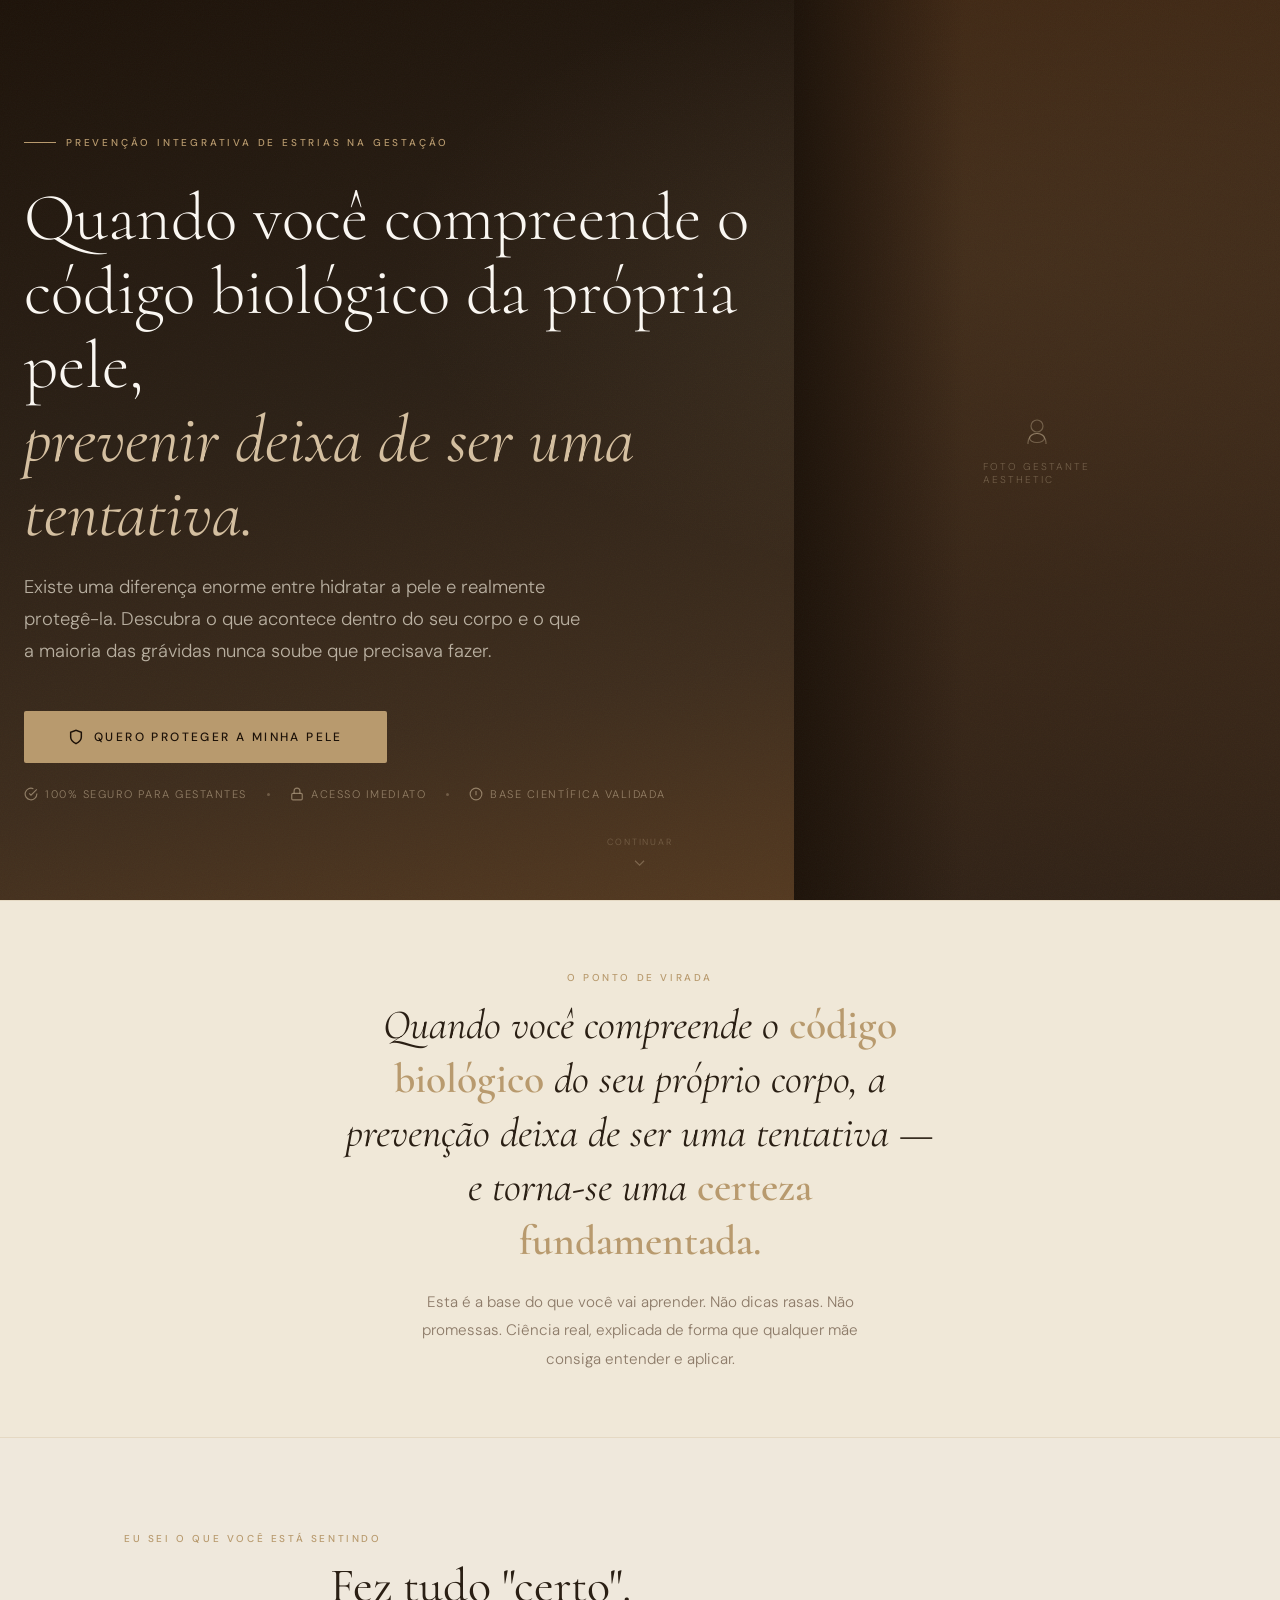
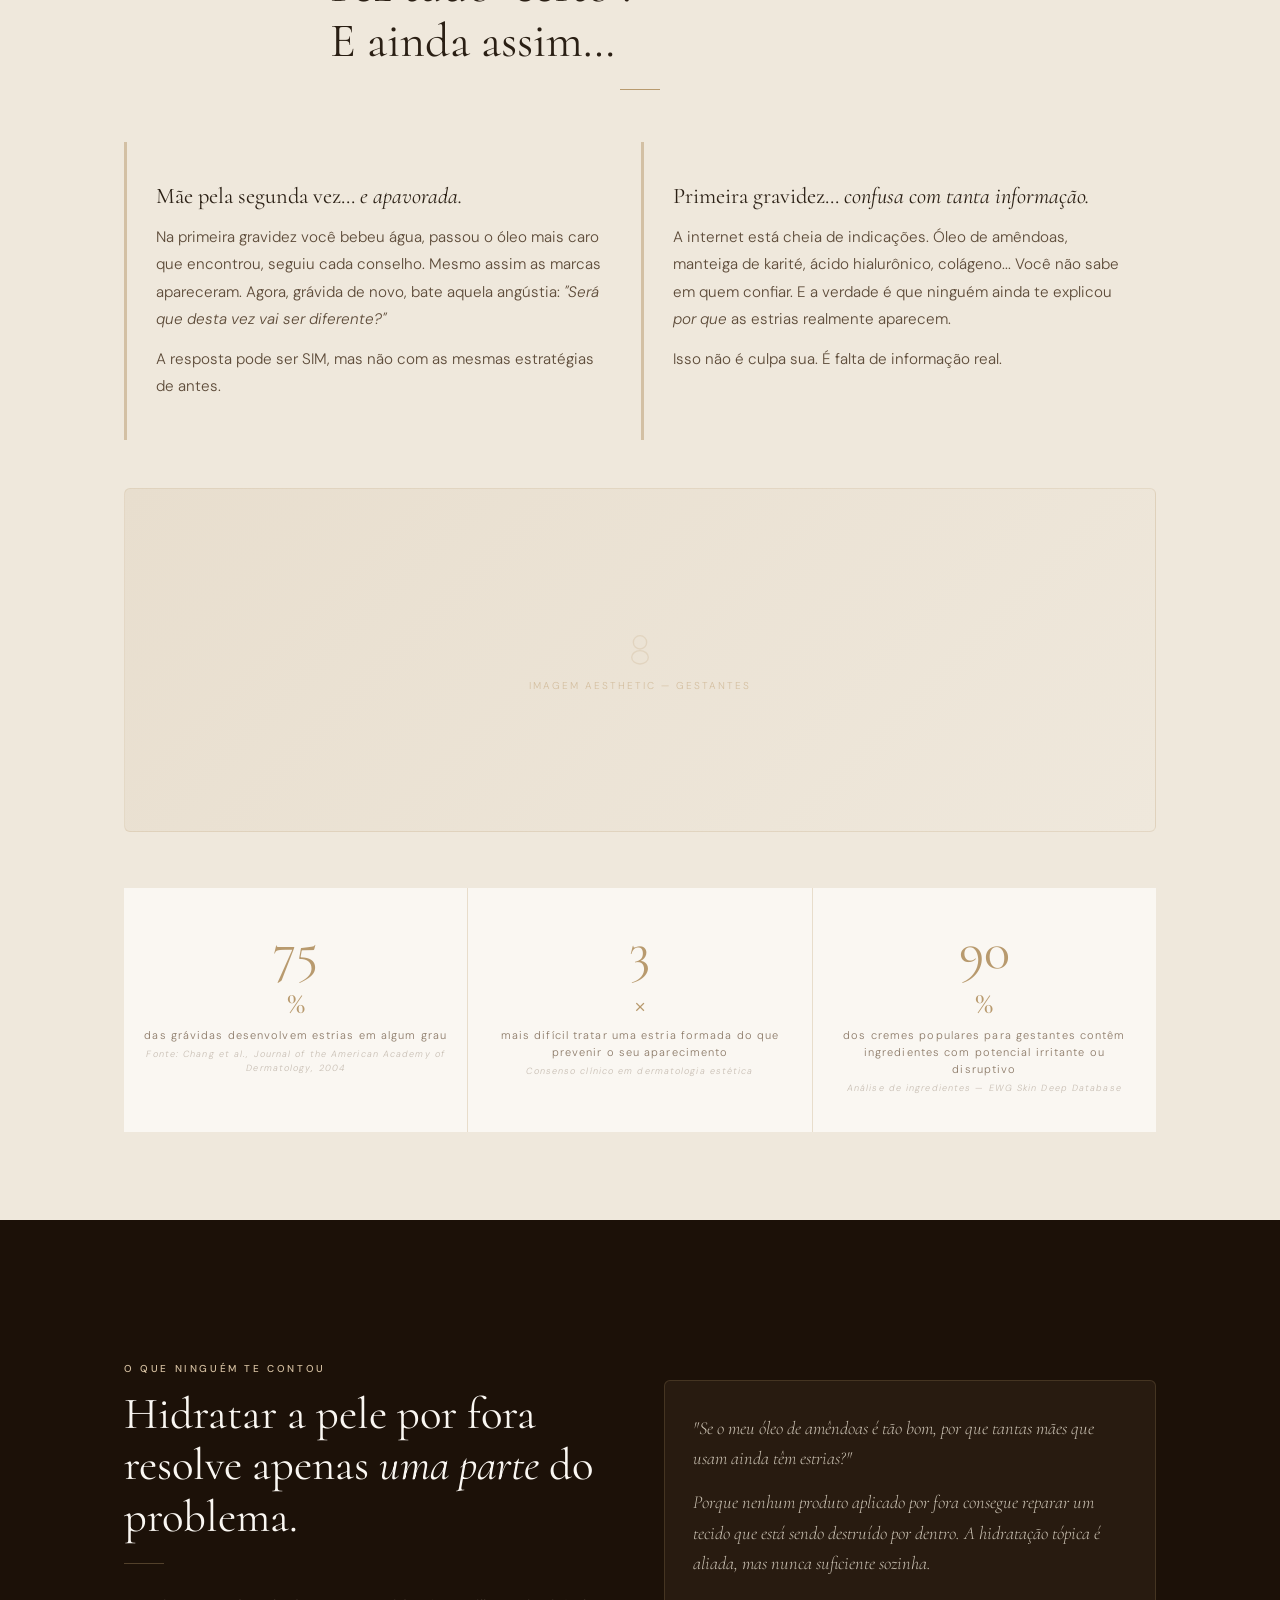
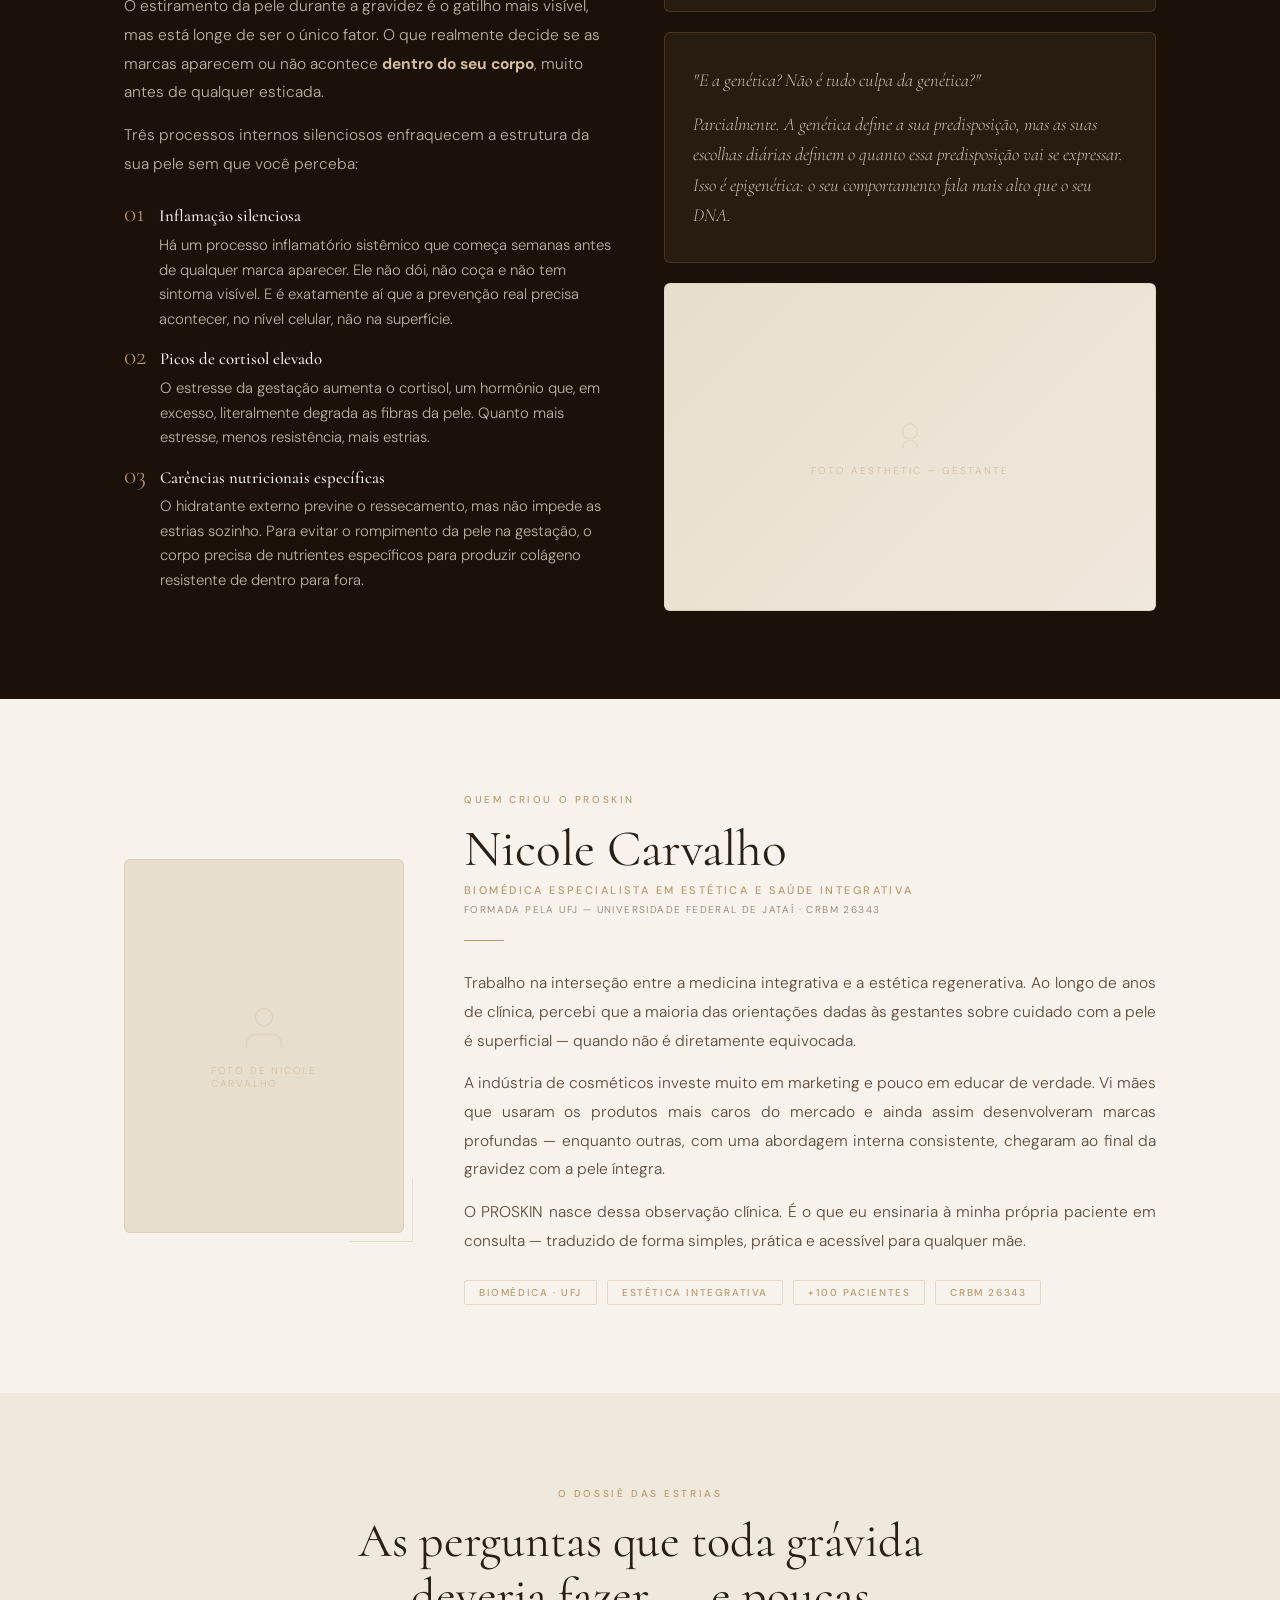
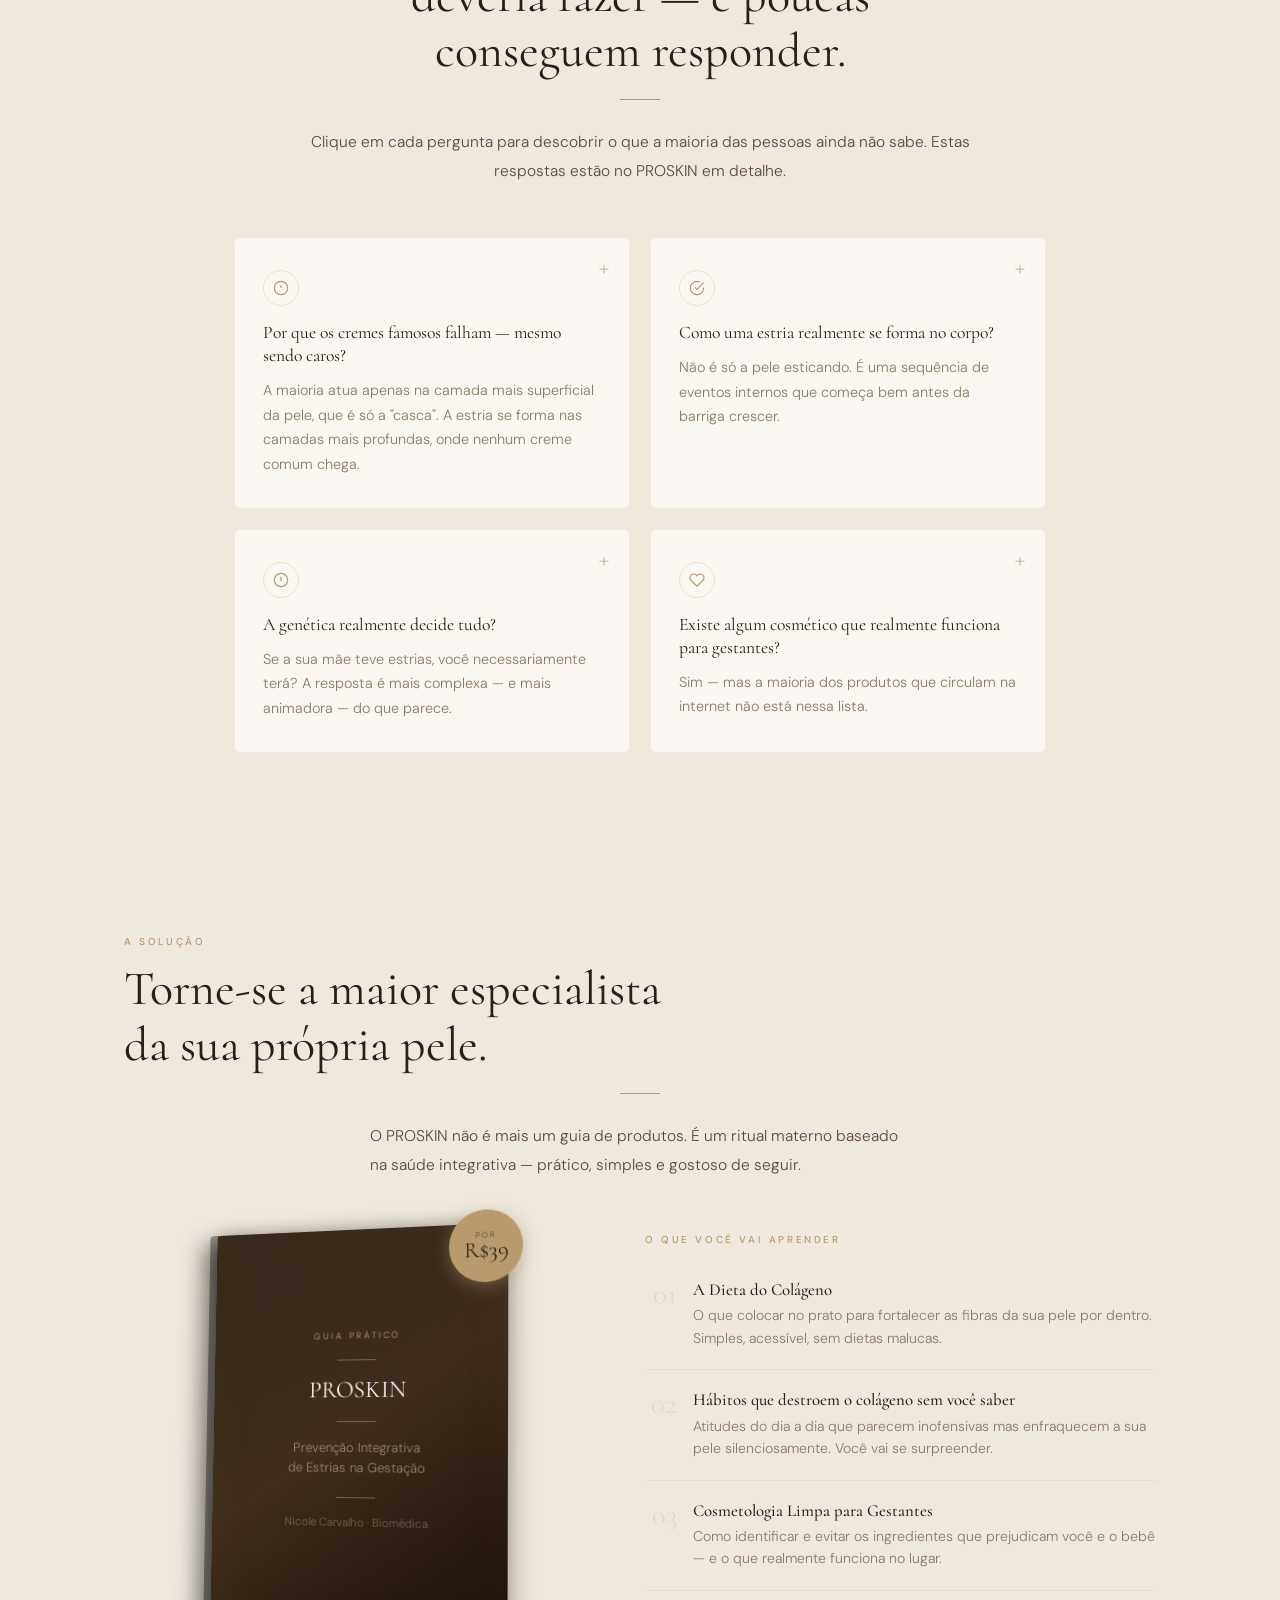
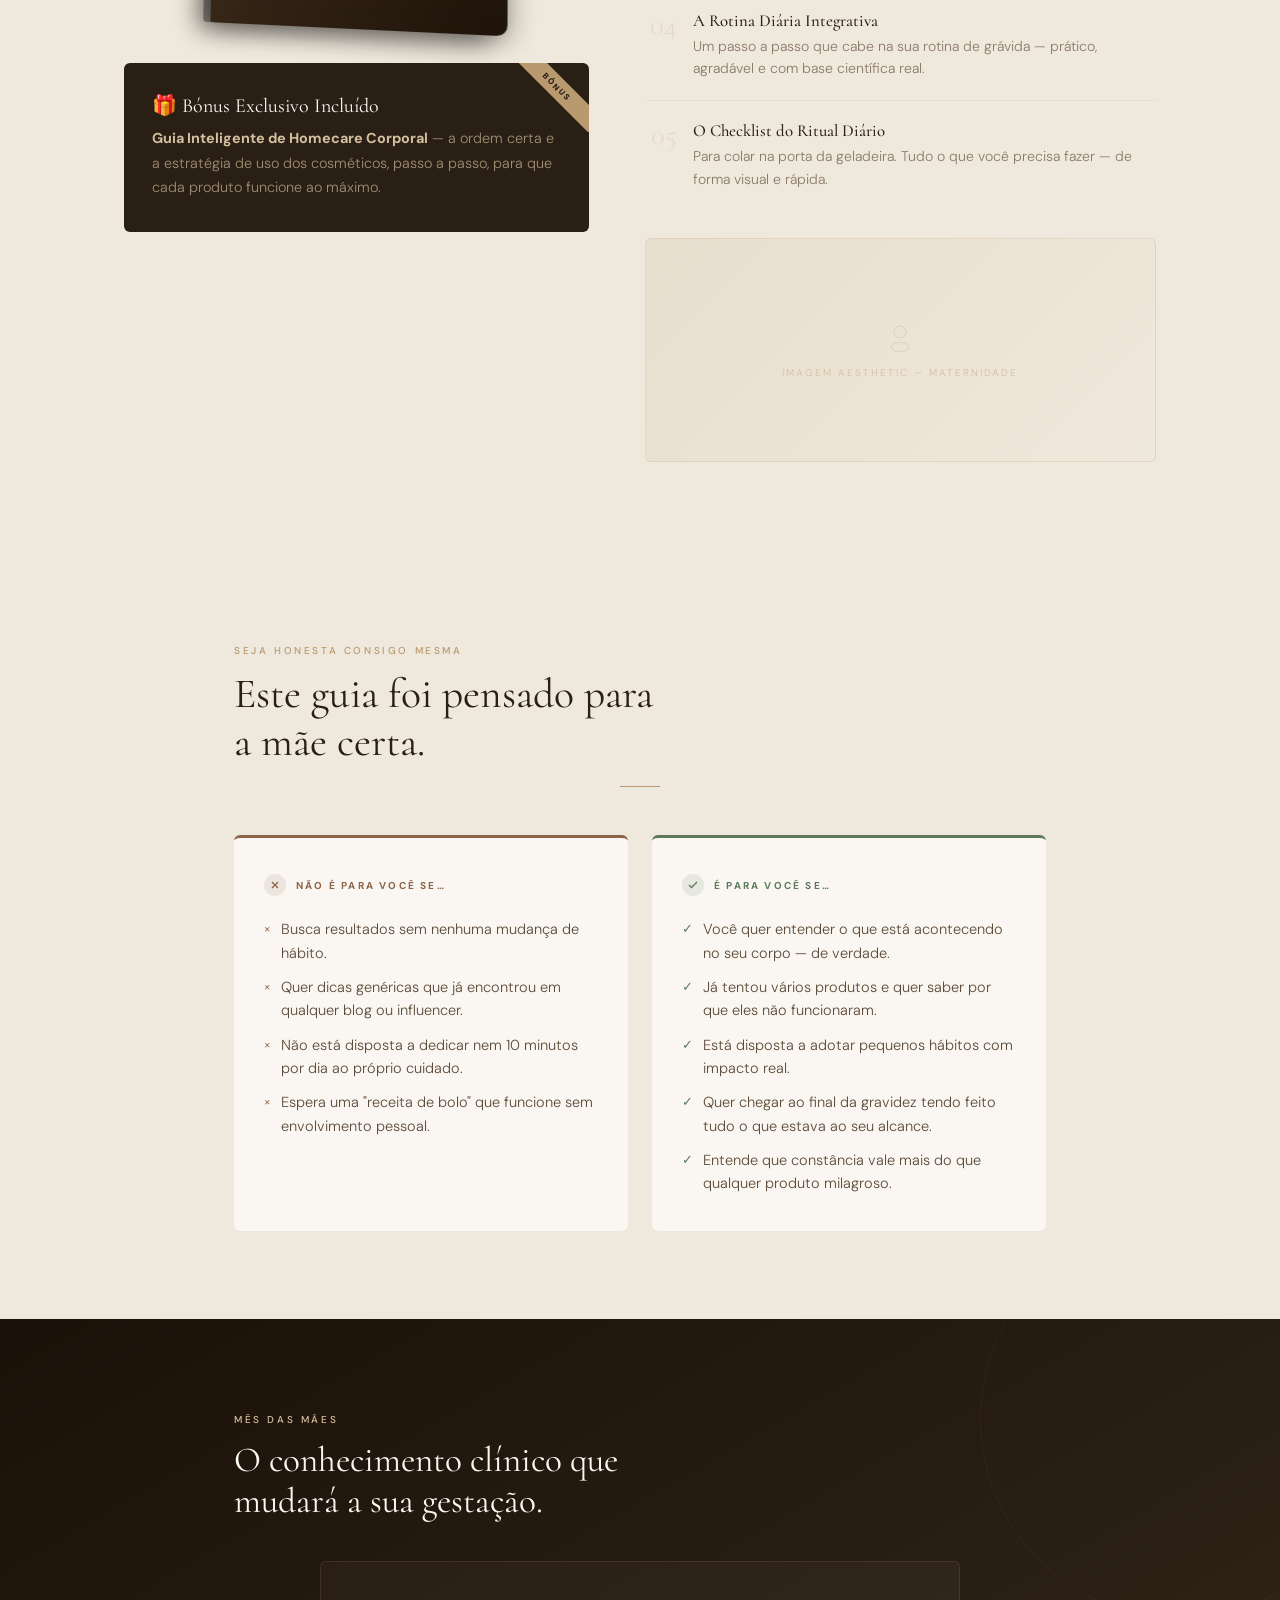
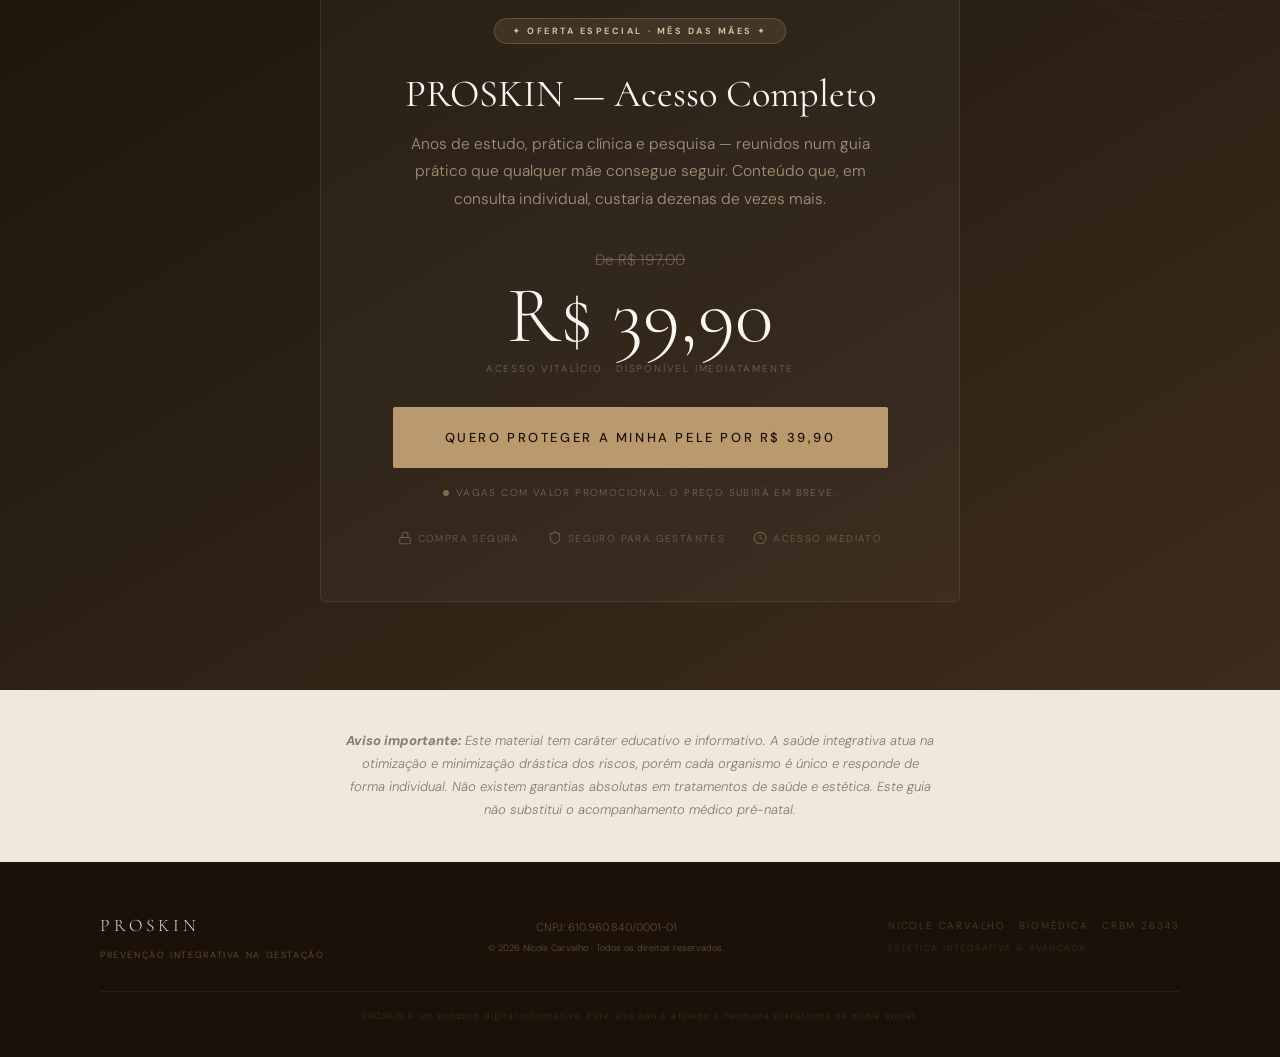
==== index2.html @ ec63f696 "Create index2.html" ====
<!DOCTYPE html>
<html lang="pt-BR" style="color-scheme: light only;">
<head>
<meta charset="UTF-8"/>
<meta name="viewport" content="width=device-width, initial-scale=1.0"/>
<meta name="color-scheme" content="light only"/>
<meta name="description" content="PROSKIN — Prevenção Integrativa de Estrias na Gestação. Método científico criado por Nicole Carvalho, Biomédica especialista em Estética Integrativa."/>
<meta name="theme-color" content="#F7F2EC"/>
<title>PROSKIN — Prevenção Integrativa de Estrias na Gestação</title>
<link rel="preconnect" href="https://fonts.googleapis.com"/>
<link rel="preconnect" href="https://fonts.gstatic.com" crossorigin/>
<link href="https://fonts.googleapis.com/css2?family=Cormorant:ital,wght@0,300;0,400;0,500;0,600;1,300;1,400;1,500&family=DM+Sans:ital,wght@0,300;0,400;0,500;1,300&display=swap" rel="stylesheet"/>

<style>
/* ============================================================
   TOKENS
============================================================ */
:root {
  color-scheme: light only;
  --c-bg:        #F7F2EC;
  --c-bg2:       #EFE8DC;
  --c-bg3:       #E8DECE;
  --c-dark:      #2A1F14;
  --c-mid:       #5C4A38;
  --c-muted:     #8C7A68;
  --c-gold:      #B89A6E;
  --c-gold-lt:   #D4BFA0;
  --c-gold-pale: #F0E8D8;
  --c-cream:     #FAF7F2;
  --c-white:     #FFFFFF;
  --c-dark-rich: #1C1108;
  --ff-head:     'Cormorant', Georgia, serif;
  --ff-body:     'DM Sans', system-ui, sans-serif;
  --ease:        cubic-bezier(.25,.46,.45,.94);
  --r:           6px;
}

/* ============================================================
   RESET & BASE
============================================================ */
*, *::before, *::after { box-sizing: border-box; margin: 0; padding: 0; }
html { scroll-behavior: smooth; font-size: 16px; }
body {
  background: var(--c-bg) !important;
  color: var(--c-dark) !important;
  font-family: var(--ff-body);
  font-weight: 300;
  -webkit-font-smoothing: antialiased;
  -webkit-text-size-adjust: 100%;
  overflow-x: hidden;
}
img { display: block; max-width: 100%; }
a  { color: inherit; text-decoration: none; }

/* ============================================================
   LAYOUT
============================================================ */
.wrap      { width: 100%; max-width: 860px; margin: 0 auto; padding: 0 24px; }
.wrap--lg  { max-width: 1080px; }
.wrap--sm  { max-width: 640px; }

/* ============================================================
   TYPOGRAPHY
============================================================ */
h1,h2,h3,h4 { font-family: var(--ff-head); font-weight: 400; line-height: 1.15; }
p { line-height: 1.85; color: var(--c-mid); }

.kicker {
  display: inline-block;
  font-family: var(--ff-body);
  font-size: 10px;
  font-weight: 500;
  letter-spacing: 0.26em;
  text-transform: uppercase;
  color: var(--c-gold);
  margin-bottom: 14px;
}
.rule {
  display: block;
  width: 40px; height: 1px;
  background: var(--c-gold);
  margin: 20px auto 28px;
}
.rule--left { margin-left: 0; }
.rule--white { background: rgba(255,255,255,0.3); }

/* ============================================================
   BUTTONS
============================================================ */
@keyframes btn-glow {
  0%,100% { box-shadow: 0 0 0 0 rgba(184,154,110,.38); }
  50%      { box-shadow: 0 0 0 18px rgba(184,154,110,0); }
}
.btn {
  display: inline-flex;
  align-items: center;
  gap: 10px;
  background: var(--c-gold);
  color: var(--c-dark-rich) !important;
  font-family: var(--ff-body);
  font-size: 12px;
  font-weight: 500;
  letter-spacing: 0.2em;
  text-transform: uppercase;
  padding: 18px 44px;
  border: none;
  cursor: pointer;
  border-radius: 2px;
  animation: btn-glow 2.8s ease-in-out infinite;
  transition: background .25s, transform .2s;
  text-decoration: none;
}
.btn:hover  { background: #9E845A; transform: translateY(-2px); }
.btn:active { transform: translateY(0); }
.btn--lg    { font-size: 13px; padding: 22px 52px; }
.btn svg    { flex-shrink: 0; }

/* ============================================================
   REVEAL ANIMATION
============================================================ */
.reveal {
  opacity: 0;
  transform: translateY(30px);
  transition: opacity .9s var(--ease), transform .9s var(--ease);
}
.reveal.on { opacity: 1; transform: translateY(0); }
.reveal-d1 { transition-delay: .1s; }
.reveal-d2 { transition-delay: .22s; }
.reveal-d3 { transition-delay: .34s; }

/* ============================================================
   COUNTER ANIMATION
============================================================ */
.count-val { font-family: var(--ff-head); }

/* ============================================================
   SECTION SPACING
============================================================ */
.sec  { padding: 88px 0; }
.sec--sm { padding: 56px 0; }
.sec--dark {
  background: var(--c-dark-rich);
  color: var(--c-cream);
}
.sec--dark h2,
.sec--dark h3,
.sec--dark h4 { color: var(--c-cream); }
.sec--dark p  { color: rgba(240,232,216,.75); }
.sec--dark .kicker { color: var(--c-gold-lt); }

.sec--warm { background: var(--c-bg2); }
.sec--pale { background: var(--c-gold-pale); }
.sec--rich { background: #2A1F14; }

/* ============================================================
   1. HERO
============================================================ */
.hero {
  position: relative;
  min-height: 100svh;
  display: flex;
  flex-direction: column;
  background: linear-gradient(168deg, #1C1108 0%, #2A1F14 40%, #3D2C1C 70%, #5C3D20 100%);
  overflow: hidden;
}
.hero::before {
  content:'';
  position: absolute; inset:0;
  background: radial-gradient(ellipse 70% 50% at 80% 30%, rgba(184,154,110,.12) 0%, transparent 70%);
  pointer-events: none;
}
/* grain */
.hero::after {
  content:'';
  position: absolute; inset:0;
  background-image: url("data:image/svg+xml,%3Csvg xmlns='http://www.w3.org/2000/svg' width='300' height='300'%3E%3Cfilter id='n'%3E%3CfeTurbulence type='fractalNoise' baseFrequency='.85' numOctaves='4' stitchTiles='stitch'/%3E%3C/filter%3E%3Crect width='300' height='300' filter='url(%23n)' opacity='.035'/%3E%3C/svg%3E");
  pointer-events: none; z-index:0;
}

.hero-body {
  position: relative; z-index:1;
  flex: 1;
  display: flex;
  align-items: center;
  padding: 100px 24px 72px;
}

.hero-content { max-width: 760px; }

.hero-eyebrow {
  display: inline-flex;
  align-items: center;
  gap: 10px;
  margin-bottom: 32px;
}
.hero-eyebrow-line {
  width: 32px; height: 1px;
  background: var(--c-gold);
}
.hero-eyebrow-text {
  font-family: var(--ff-body);
  font-size: 10px;
  font-weight: 500;
  letter-spacing: 0.28em;
  text-transform: uppercase;
  color: var(--c-gold);
}

.hero h1 {
  font-size: clamp(2.4rem, 6vw, 4.2rem);
  color: #FAF7F2;
  line-height: 1.1;
  font-weight: 300;
  margin-bottom: 20px;
}
.hero h1 em {
  font-style: italic;
  color: var(--c-gold-lt);
  font-weight: 400;
}

.hero-sub {
  font-size: clamp(1rem, 2vw, 1.15rem);
  color: rgba(240,232,216,.7);
  line-height: 1.75;
  max-width: 560px;
  margin-bottom: 44px;
}

.hero-trust {
  display: flex;
  align-items: center;
  gap: 20px;
  margin-top: 24px;
  flex-wrap: wrap;
}
.hero-trust-item {
  display: flex;
  align-items: center;
  gap: 7px;
  font-size: 11px;
  color: rgba(212,191,160,.55);
  letter-spacing: 0.14em;
  text-transform: uppercase;
  font-family: var(--ff-body);
}
.hero-trust-dot {
  width: 3px; height: 3px;
  border-radius: 50%;
  background: rgba(212,191,160,.3);
}

/* image panel */
.hero-img-panel {
  position: absolute;
  right: 0; top: 0; bottom: 0;
  width: 38%;
  overflow: hidden;
}
.hero-img-panel img,
.hero-img-panel .img-ph {
  width: 100%; height: 100%;
  object-fit: cover;
  object-position: center;
}
.hero-img-panel .img-ph {
  background: linear-gradient(180deg, rgba(90,55,25,.5) 0%, rgba(44,31,20,.9) 100%);
  display: flex; flex-direction: column;
  align-items: center; justify-content: center;
  gap: 10px;
  color: rgba(212,191,160,.35);
  font-size: 10px;
  letter-spacing: 0.2em;
  text-transform: uppercase;
  font-family: var(--ff-body);
}
.hero-img-panel::after {
  content: '';
  position: absolute;
  inset: 0;
  background: linear-gradient(90deg, rgba(28,17,8,1) 0%, rgba(28,17,8,0) 35%);
}

/* scroll arrow */
.hero-scroll {
  position: absolute;
  bottom: 28px; left: 50%;
  transform: translateX(-50%);
  z-index: 2;
  display: flex; flex-direction: column;
  align-items: center; gap: 6px;
}
.hero-scroll span {
  font-size: 9px;
  letter-spacing: 0.22em;
  text-transform: uppercase;
  color: rgba(212,191,160,.3);
  font-family: var(--ff-body);
}
@keyframes arr {
  0%,100% { transform: translateY(0); }
  55%     { transform: translateY(7px); }
}
.hero-scroll svg { animation: arr 1.7s ease-in-out infinite; }

/* ============================================================
   IMPACT STRIP (Container 1 — frase impactante)
============================================================ */
.impact-strip {
  background: var(--c-gold-pale);
  border-top: 1px solid rgba(184,154,110,.2);
  border-bottom: 1px solid rgba(184,154,110,.2);
  padding: 64px 24px;
  text-align: center;
}
.impact-strip blockquote {
  font-family: var(--ff-head);
  font-size: clamp(1.5rem, 3.5vw, 2.6rem);
  font-weight: 400;
  font-style: italic;
  color: var(--c-dark);
  line-height: 1.3;
  max-width: 720px;
  margin: 0 auto 20px;
}
.impact-strip blockquote strong {
  font-style: normal;
  font-weight: 600;
  color: var(--c-gold);
}
.impact-strip p {
  font-size: .95rem;
  color: var(--c-muted);
  max-width: 480px;
  margin: 0 auto;
}

/* ============================================================
   DOR (Container 2)
============================================================ */
.pain-grid {
  display: grid;
  grid-template-columns: 1fr 1fr;
  gap: 2px;
  margin-top: 52px;
}
.pain-card {
  background: var(--c-bg2);
  padding: 40px 32px;
  position: relative;
}
.pain-card::before {
  content: '';
  position: absolute;
  top: 0; left: 0;
  width: 3px; height: 100%;
  background: var(--c-gold);
  opacity: .5;
}
.pain-card h3 {
  font-size: 1.4rem;
  margin-bottom: 14px;
  line-height: 1.25;
}
.pain-card p {
  font-size: .95rem;
  line-height: 1.8;
}

/* Image placeholder — gestante aesthetic */
.img-ph-gestante {
  width: 100%;
  aspect-ratio: 4 / 3;
  background: linear-gradient(135deg, var(--c-bg3) 0%, var(--c-bg2) 100%);
  border: 1px solid rgba(184,154,110,.2);
  display: flex;
  flex-direction: column;
  align-items: center;
  justify-content: center;
  gap: 10px;
  color: var(--c-gold-lt);
  font-size: 10px;
  letter-spacing: 0.2em;
  text-transform: uppercase;
  font-family: var(--ff-body);
  border-radius: var(--r);
}
.img-ph-gestante svg { opacity: .4; }

/* ============================================================
   STATS ROW
============================================================ */
.stats-row {
  display: grid;
  grid-template-columns: repeat(3,1fr);
  gap: 1px;
  background: rgba(184,154,110,.15);
  margin: 56px 0 0;
}
.stat-cell {
  background: var(--c-cream);
  padding: 36px 20px;
  text-align: center;
}
.stat-num {
  font-family: var(--ff-head);
  font-size: clamp(2.2rem, 5vw, 3.4rem);
  font-weight: 400;
  color: var(--c-gold);
  display: block;
  line-height: 1;
  margin-bottom: 8px;
}
.stat-desc {
  font-size: 11px;
  color: var(--c-muted);
  letter-spacing: 0.1em;
  line-height: 1.55;
  font-family: var(--ff-body);
}
.stat-source {
  display: block;
  font-size: 9px;
  color: rgba(140,122,104,.45);
  margin-top: 4px;
  font-style: italic;
}

/* ============================================================
   PARADIGMA
============================================================ */
.paradigm-cols {
  display: grid;
  grid-template-columns: 1fr 1fr;
  gap: 48px;
  align-items: start;
  margin-top: 48px;
}
.paradigm-cols h2 {
  font-size: clamp(1.8rem, 4vw, 2.8rem);
  margin-bottom: 20px;
  color: var(--c-cream);
}
.paradigm-cols p { font-size: .97rem; }

.factor-list {
  list-style: none;
  display: flex;
  flex-direction: column;
  gap: 14px;
  margin-top: 24px;
}
.factor-list li {
  display: flex;
  align-items: flex-start;
  gap: 14px;
  font-size: .93rem;
  color: rgba(240,232,216,.75);
  line-height: 1.65;
}
.factor-num {
  font-family: var(--ff-head);
  font-size: 1.6rem;
  color: var(--c-gold);
  line-height: 1;
  flex-shrink: 0;
  margin-top: -2px;
}
.factor-text strong {
  display: block;
  font-family: var(--ff-head);
  font-size: 1.05rem;
  color: var(--c-cream);
  font-weight: 500;
  margin-bottom: 3px;
}

.curiosity-box {
  background: rgba(184,154,110,.08);
  border: 1px solid rgba(184,154,110,.2);
  border-radius: var(--r);
  padding: 32px 28px;
  margin-top: 24px;
}
.curiosity-box p {
  font-family: var(--ff-head);
  font-style: italic;
  font-size: 1.15rem;
  color: rgba(240,232,216,.8);
  line-height: 1.65;
  text-indent: 0;
}
.curiosity-box p + p { margin-top: 14px; }

/* ============================================================
   AUTORIDADE
============================================================ */
.authority-wrap {
  display: grid;
  grid-template-columns: 280px 1fr;
  gap: 60px;
  align-items: center;
}
.authority-photo-ph {
  width: 100%;
  aspect-ratio: 3/4;
  background: var(--c-bg3);
  border: 1px solid rgba(184,154,110,.2);
  border-radius: var(--r);
  display: flex;
  flex-direction: column;
  align-items: center;
  justify-content: center;
  gap: 10px;
  color: var(--c-gold-lt);
  font-size: 10px;
  letter-spacing: 0.18em;
  text-transform: uppercase;
  font-family: var(--ff-body);
  position: relative;
}
.authority-photo-ph::after {
  content: '';
  position: absolute;
  bottom: -10px; right: -10px;
  width: 64px; height: 64px;
  border-right: 1px solid rgba(184,154,110,.25);
  border-bottom: 1px solid rgba(184,154,110,.25);
}
.authority-photo-ph svg { opacity: .35; }

.authority-name {
  font-size: clamp(2rem,4.5vw,3.2rem);
  margin-bottom: 4px;
}
.authority-role {
  display: block;
  font-size: 11px;
  letter-spacing: 0.22em;
  text-transform: uppercase;
  color: var(--c-gold);
  font-family: var(--ff-body);
  font-weight: 500;
  margin-bottom: 6px;
}
.authority-cred {
  display: block;
  font-size: 10px;
  color: var(--c-muted);
  letter-spacing: 0.14em;
  text-transform: uppercase;
  font-family: var(--ff-body);
  margin-bottom: 24px;
}
.authority-text p {
  font-size: .97rem;
  line-height: 1.85;
  text-align: justify;
}
.authority-text p + p { margin-top: 14px; }

.badge-row {
  display: flex;
  gap: 10px;
  flex-wrap: wrap;
  margin-top: 24px;
}
.badge {
  border: 1px solid rgba(184,154,110,.3);
  padding: 5px 14px;
  border-radius: 2px;
  font-size: 10px;
  font-weight: 500;
  letter-spacing: 0.16em;
  text-transform: uppercase;
  color: var(--c-gold);
  font-family: var(--ff-body);
}

/* ============================================================
   DOSSIE — FAQ curiosidade
============================================================ */
.dossie-intro {
  max-width: 660px;
  margin: 0 auto;
  text-align: center;
}
.dossie-intro h2 {
  font-size: clamp(1.8rem, 4vw, 3rem);
  margin-bottom: 16px;
}

.questions-grid {
  display: grid;
  grid-template-columns: 1fr 1fr;
  gap: 20px;
  margin-top: 52px;
}
.q-card {
  background: var(--c-cream);
  border: 1px solid rgba(184,154,110,.15);
  border-radius: var(--r);
  padding: 32px 28px;
  cursor: pointer;
  transition: border-color .3s, transform .3s;
  position: relative;
  overflow: hidden;
}
.q-card::before {
  content: '';
  position: absolute;
  top: 0; left: 0;
  width: 100%; height: 2px;
  background: linear-gradient(90deg, var(--c-gold), transparent);
  transform: translateX(-100%);
  transition: transform .4s;
}
.q-card:hover { border-color: rgba(184,154,110,.4); transform: translateY(-3px); }
.q-card:hover::before { transform: translateX(0); }
.q-card-icon {
  width: 36px; height: 36px;
  border: 1px solid rgba(184,154,110,.25);
  border-radius: 50%;
  display: flex;
  align-items: center;
  justify-content: center;
  margin-bottom: 16px;
  color: var(--c-gold);
}
.q-card h3 {
  font-size: 1.1rem;
  margin-bottom: 10px;
  line-height: 1.3;
}
.q-card p {
  font-size: .9rem;
  line-height: 1.7;
  color: var(--c-muted);
}
.q-card .reveal-answer {
  display: none;
  margin-top: 14px;
  padding-top: 14px;
  border-top: 1px solid rgba(184,154,110,.15);
  font-size: .88rem;
  color: var(--c-mid);
  line-height: 1.75;
}
.q-card.open .reveal-answer { display: block; }
.q-card-toggle {
  position: absolute;
  top: 20px; right: 20px;
  font-size: 20px;
  color: var(--c-gold-lt);
  line-height: 1;
  transition: transform .3s;
  font-family: var(--ff-body);
  font-weight: 300;
}
.q-card.open .q-card-toggle { transform: rotate(45deg); }

/* ============================================================
   SOLUÇÃO / EBOOK
============================================================ */
.ebook-section { background: var(--c-bg2); }

.ebook-grid {
  display: grid;
  grid-template-columns: 1fr 1.1fr;
  gap: 56px;
  align-items: start;
  margin-top: 48px;
}

/* CAPA EBOOK 3D */
.ebook-cover {
  position: relative;
}
.ebook-3d-wrap {
  position: relative;
  transform: perspective(900px) rotateY(-12deg) rotateX(3deg);
  transform-style: preserve-3d;
  transition: transform .5s var(--ease);
  max-width: 300px;
  margin: 0 auto;
}
.ebook-3d-wrap:hover {
  transform: perspective(900px) rotateY(-6deg) rotateX(1deg);
}
.ebook-face {
  background: linear-gradient(145deg, #2A1F14 0%, #3D2C1C 50%, #1C1108 100%);
  border-radius: 4px 10px 10px 4px;
  padding: 0;
  aspect-ratio: 3/4;
  width: 100%;
  display: flex;
  flex-direction: column;
  align-items: center;
  justify-content: center;
  position: relative;
  box-shadow:
    -8px 0 0 rgba(0,0,0,.35),
    -16px 8px 24px rgba(0,0,0,.45),
    4px 4px 24px rgba(0,0,0,.3),
    inset 0 0 60px rgba(184,154,110,.04);
  overflow: hidden;
}
.ebook-face::before {
  content: '';
  position: absolute;
  top: 0; left: 0; right: 0; bottom: 0;
  background: linear-gradient(135deg, rgba(184,154,110,.08) 0%, transparent 60%);
}
.ebook-face-inner {
  position: relative; z-index: 1;
  text-align: center;
  padding: 32px 24px;
}
.ebook-face-inner .ebook-tag {
  font-size: 9px;
  letter-spacing: 0.28em;
  text-transform: uppercase;
  color: var(--c-gold);
  margin-bottom: 18px;
  font-family: var(--ff-body);
}
.ebook-face-inner h3 {
  font-size: 1.5rem;
  color: #FAF7F2;
  line-height: 1.2;
  margin-bottom: 10px;
}
.ebook-face-inner p {
  font-size: .82rem;
  color: rgba(212,191,160,.6);
  line-height: 1.5;
  text-align: center;
}
.ebook-face-deco {
  width: 40px; height: 1px;
  background: var(--c-gold);
  margin: 16px auto;
  opacity: .5;
}

/* spine */
.ebook-spine {
  position: absolute;
  left: -8px; top: 0; bottom: 0;
  width: 8px;
  background: linear-gradient(180deg, #3D2C1C, #1C1108);
  border-radius: 4px 0 0 4px;
  transform: rotateY(-90deg);
  transform-origin: right;
}

.ebook-badge {
  position: absolute;
  top: -14px; right: -14px;
  width: 72px; height: 72px;
  background: var(--c-gold);
  border-radius: 50%;
  display: flex;
  flex-direction: column;
  align-items: center;
  justify-content: center;
  text-align: center;
  font-family: var(--ff-body);
  box-shadow: 0 4px 16px rgba(184,154,110,.4);
}
.ebook-badge span:first-child {
  font-size: 8px;
  letter-spacing: 0.14em;
  text-transform: uppercase;
  color: rgba(42,31,20,.7);
  line-height: 1;
}
.ebook-badge span:last-child {
  font-family: var(--ff-head);
  font-size: 1.4rem;
  color: var(--c-dark-rich);
  line-height: 1;
}

/* contents list */
.content-list {
  list-style: none;
  display: flex;
  flex-direction: column;
  gap: 0;
}
.content-item {
  display: flex;
  align-items: flex-start;
  gap: 16px;
  padding: 20px 0;
  border-bottom: 1px solid rgba(184,154,110,.12);
}
.content-item:last-child { border-bottom: none; }
.content-num {
  font-family: var(--ff-head);
  font-size: 1.8rem;
  color: rgba(184,154,110,.2);
  line-height: 1;
  flex-shrink: 0;
  width: 32px;
  text-align: right;
}
.content-body strong {
  display: block;
  font-family: var(--ff-head);
  font-size: 1.05rem;
  color: var(--c-dark);
  font-weight: 500;
  margin-bottom: 4px;
  line-height: 1.2;
}
.content-body span {
  font-size: .88rem;
  color: var(--c-muted);
  line-height: 1.6;
}

/* bonus box */
.bonus-box {
  background: var(--c-dark);
  border-radius: var(--r);
  padding: 32px 28px;
  margin-top: 28px;
  position: relative;
  overflow: hidden;
}
.bonus-box::before {
  content: 'BÓNUS';
  position: absolute;
  top: 14px; right: -22px;
  background: var(--c-gold);
  color: var(--c-dark-rich);
  font-size: 8px;
  font-weight: 700;
  letter-spacing: 0.22em;
  padding: 5px 36px;
  transform: rotate(45deg);
  font-family: var(--ff-body);
}
.bonus-box h4 {
  font-size: 1.25rem;
  color: var(--c-cream);
  margin-bottom: 8px;
}
.bonus-box p {
  font-size: .9rem;
  color: rgba(212,191,160,.7);
  line-height: 1.7;
}

/* ============================================================
   QUEM É / NÃO É
============================================================ */
.who-grid {
  display: grid;
  grid-template-columns: 1fr 1fr;
  gap: 24px;
  margin-top: 48px;
}
.who-card {
  border-radius: var(--r);
  padding: 36px 30px;
  background: var(--c-cream);
}
.who-card--no  { border-top: 3px solid #8B6347; }
.who-card--yes { border-top: 3px solid #5C7A5A; }
.who-card-head {
  display: flex;
  align-items: center;
  gap: 10px;
  font-size: 10px;
  font-weight: 700;
  letter-spacing: 0.22em;
  text-transform: uppercase;
  font-family: var(--ff-body);
  margin-bottom: 22px;
}
.who-card--no  .who-card-head { color: #8B6347; }
.who-card--yes .who-card-head { color: #5C7A5A; }
.who-card-ico {
  width: 22px; height: 22px;
  border-radius: 50%;
  display: flex; align-items: center; justify-content: center;
  flex-shrink: 0;
}
.who-card--no  .who-card-ico { background: rgba(139,99,71,.12); }
.who-card--yes .who-card-ico { background: rgba(92,122,90,.12); }
.who-list { list-style: none; display: flex; flex-direction: column; gap: 11px; }
.who-list li {
  display: flex; align-items: flex-start; gap: 10px;
  font-size: .91rem; line-height: 1.6; color: var(--c-mid);
}
.who-list .mk { flex-shrink: 0; margin-top: 1px; font-size: 13px; }
.who-card--no  .mk { color: #8B6347; }
.who-card--yes .mk { color: #5C7A5A; }

/* ============================================================
   OFERTA
============================================================ */
.offer-sec {
  background: linear-gradient(150deg, #1C1108 0%, #2A1F14 50%, #3D2C1C 100%);
  position: relative;
  overflow: hidden;
}
.offer-sec::before {
  content: '';
  position: absolute;
  top: -100px; right: -100px;
  width: 400px; height: 400px;
  border-radius: 50%;
  border: 1px solid rgba(184,154,110,.06);
  pointer-events: none;
}
.offer-card {
  background: rgba(255,255,255,.03);
  border: 1px solid rgba(184,154,110,.15);
  border-radius: var(--r);
  padding: 56px 48px;
  text-align: center;
  max-width: 640px;
  margin: 0 auto;
  position: relative;
}
.offer-pill {
  display: inline-block;
  background: rgba(184,154,110,.15);
  border: 1px solid rgba(184,154,110,.3);
  color: var(--c-gold-lt);
  font-size: 9px;
  font-weight: 700;
  letter-spacing: 0.28em;
  text-transform: uppercase;
  padding: 6px 18px;
  border-radius: 20px;
  margin-bottom: 28px;
  font-family: var(--ff-body);
}
.offer-card h2 {
  font-size: clamp(1.5rem, 3.5vw, 2.4rem);
  color: var(--c-cream);
  margin-bottom: 14px;
}
.offer-card > p {
  color: rgba(212,191,160,.7);
  font-size: .97rem;
  max-width: 480px;
  margin: 0 auto 36px;
  line-height: 1.8;
}
.price-from {
  font-size: .95rem;
  color: rgba(212,191,160,.35);
  text-decoration: line-through;
  display: block;
  margin-bottom: 6px;
  font-family: var(--ff-body);
}
.price-main {
  font-family: var(--ff-head);
  font-size: clamp(3rem, 8vw, 5rem);
  color: var(--c-cream);
  display: block;
  line-height: 1;
  margin-bottom: 6px;
}
.price-note {
  font-size: 10px;
  letter-spacing: 0.18em;
  text-transform: uppercase;
  color: rgba(212,191,160,.4);
  display: block;
  margin-bottom: 32px;
  font-family: var(--ff-body);
}
.scarcity {
  display: flex;
  align-items: center;
  justify-content: center;
  gap: 7px;
  margin-top: 18px;
  font-size: 10px;
  color: rgba(212,191,160,.4);
  letter-spacing: 0.14em;
  text-transform: uppercase;
  font-family: var(--ff-body);
}
.scarcity-dot {
  width: 6px; height: 6px;
  border-radius: 50%;
  background: var(--c-gold);
  opacity: .6;
  animation: pulse-dot 1.5s ease-in-out infinite;
}
@keyframes pulse-dot {
  0%,100% { opacity: .6; }
  50%      { opacity: .15; }
}

.trust-row {
  display: flex;
  justify-content: center;
  gap: 28px;
  margin-top: 32px;
  flex-wrap: wrap;
}
.trust-item {
  display: flex;
  align-items: center;
  gap: 6px;
  font-size: 10px;
  letter-spacing: 0.14em;
  text-transform: uppercase;
  color: rgba(212,191,160,.35);
  font-family: var(--ff-body);
}

/* ============================================================
   DISCLAIMER
============================================================ */
.disclaimer {
  background: var(--c-bg2);
  padding: 40px 24px;
  text-align: center;
}
.disclaimer p {
  font-size: .82rem;
  color: var(--c-muted);
  max-width: 680px;
  margin: 0 auto;
  line-height: 1.75;
  font-style: italic;
}

/* ============================================================
   FOOTER
============================================================ */
footer {
  background: #1C1108;
  padding: 48px 24px 32px;
}
.footer-in {
  max-width: 1080px;
  margin: 0 auto;
  display: flex;
  flex-wrap: wrap;
  align-items: center;
  justify-content: space-between;
  gap: 24px;
}
.footer-brand p:first-child {
  font-family: var(--ff-head);
  font-size: 1.1rem;
  letter-spacing: 0.22em;
  color: rgba(250,247,242,.88);
}
.footer-brand p:last-child {
  font-size: 9px;
  letter-spacing: 0.18em;
  text-transform: uppercase;
  color: rgba(212,191,160,.38);
  margin-top: 4px;
  font-family: var(--ff-body);
}
.footer-legal {
  text-align: center;
  font-size: 11px;
  color: rgba(212,191,160,.35);
  line-height: 1.7;
  font-family: var(--ff-body);
  font-style: normal;
}
.footer-right p:first-child {
  font-size: 10px;
  letter-spacing: 0.18em;
  text-transform: uppercase;
  color: rgba(212,191,160,.25);
  font-family: var(--ff-body);
}
.footer-right p:last-child {
  font-size: 9px;
  letter-spacing: 0.16em;
  text-transform: uppercase;
  color: rgba(212,191,160,.16);
  margin-top: 4px;
  font-family: var(--ff-body);
}
.footer-rule {
  max-width: 1080px;
  margin: 28px auto 16px;
  height: 1px;
  background: rgba(212,191,160,.07);
}
.footer-bottom {
  text-align: center;
  font-size: 9px;
  letter-spacing: 0.12em;
  color: rgba(212,191,160,.16);
  font-family: var(--ff-body);
}

/* ============================================================
   RESPONSIVE
============================================================ */
@media (max-width: 768px) {
  .sec { padding: 64px 0; }
  .hero-img-panel { display: none; }
  .hero h1 { font-size: 2.2rem; }
  .hero-body { padding-top: 80px; padding-bottom: 56px; }
  .hero-content { max-width: 100%; }
  .pain-grid { grid-template-columns: 1fr; }
  .stats-row { grid-template-columns: 1fr; gap: 1px; }
  .paradigm-cols { grid-template-columns: 1fr; gap: 36px; }
  .authority-wrap { grid-template-columns: 1fr; gap: 36px; }
  .authority-photo-ph { max-width: 260px; margin: 0 auto; }
  .authority-photo-ph::after { display: none; }
  .questions-grid { grid-template-columns: 1fr; }
  .ebook-grid { grid-template-columns: 1fr; gap: 40px; }
  .ebook-3d-wrap { max-width: 220px; }
  .who-grid { grid-template-columns: 1fr; }
  .offer-card { padding: 36px 20px; }
  .footer-in { flex-direction: column; text-align: center; }
  .footer-right { text-align: center; }
}
</style>
</head>
<body>

<!-- ════════════════════════════════════════
  1. HERO
════════════════════════════════════════ -->
<header class="hero" role="banner">

  <!-- imagem lateral desktop -->
  <div class="hero-img-panel" aria-hidden="true">
    <div class="img-ph">
      <svg width="36" height="36" viewBox="0 0 24 24" fill="none" stroke="currentColor" stroke-width="0.8"><circle cx="12" cy="8" r="4"/><path d="M6 20v-1a6 6 0 0112 0v1"/><ellipse cx="12" cy="16" rx="5" ry="3"/></svg>
      <span>Foto Gestante<br/>Aesthetic</span>
    </div>
  </div>

  <div class="hero-body">
    <div class="hero-content">

      <div class="hero-eyebrow reveal">
        <span class="hero-eyebrow-line"></span>
        <span class="hero-eyebrow-text">Prevenção Integrativa de Estrias na Gestação</span>
      </div>

      <h1 class="reveal reveal-d1">
       Quando você compreende o código biológico da própria pele,<br/> 
        <em>prevenir deixa de ser uma tentativa.</em>
      </h1>

      <p class="hero-sub reveal reveal-d2">
        Existe uma diferença enorme entre hidratar a pele e realmente protegê-la. 
        Descubra o que acontece dentro do seu corpo e o que a maioria das grávidas 
        nunca soube que precisava fazer.
      </p>

      <a href="[INSERIR_LINK_AQUI]" class="btn reveal reveal-d3" aria-label="Adquirir o PROSKIN">
        <svg width="16" height="16" viewBox="0 0 24 24" fill="none" stroke="currentColor" stroke-width="2.2" aria-hidden="true"><path d="M12 22s8-4 8-10V5l-8-3-8 3v7c0 6 8 10 8 10z"/></svg>
        QUERO PROTEGER A MINHA PELE
      </a>

      <div class="hero-trust reveal">
        <span class="hero-trust-item">
          <svg width="14" height="14" viewBox="0 0 24 24" fill="none" stroke="currentColor" stroke-width="2" aria-hidden="true"><path d="M22 11.08V12a10 10 0 11-5.93-9.14"/><polyline points="22 4 12 14.01 9 11.01"/></svg>
          100% seguro para gestantes
        </span>
        <span class="hero-trust-dot" aria-hidden="true"></span>
        <span class="hero-trust-item">
          <svg width="14" height="14" viewBox="0 0 24 24" fill="none" stroke="currentColor" stroke-width="2" aria-hidden="true"><rect x="3" y="11" width="18" height="11" rx="2"/><path d="M7 11V7a5 5 0 0110 0v4"/></svg>
          Acesso imediato
        </span>
        <span class="hero-trust-dot" aria-hidden="true"></span>
        <span class="hero-trust-item">
          <svg width="14" height="14" viewBox="0 0 24 24" fill="none" stroke="currentColor" stroke-width="2" aria-hidden="true"><path d="M12 2C6.48 2 2 6.48 2 12s4.48 10 10 10 10-4.48 10-10S17.52 2 12 2zm0 5v7m0 3h.01"/></svg>
          Base científica validada
        </span>
      </div>

    </div>
  </div>

  <div class="hero-scroll" aria-hidden="true">
    <span>Continuar</span>
    <svg width="18" height="18" viewBox="0 0 24 24" fill="none" stroke="rgba(212,191,160,.35)" stroke-width="1.5"><path d="M6 9l6 6 6-6"/></svg>
  </div>

</header>

<main>

<!-- ════════════════════════════════════════
  FRASE DE IMPACTO — Container 1
════════════════════════════════════════ -->
<div class="impact-strip reveal">
  <div class="wrap wrap--sm">
    <span class="kicker">O ponto de virada</span>
    <blockquote>
      Quando você compreende o <strong>código biológico</strong> do seu próprio corpo, a prevenção deixa de ser uma tentativa — e torna-se uma <strong>certeza fundamentada.</strong>
    </blockquote>
    <p>Esta é a base do que você vai aprender. Não dicas rasas. Não promessas. Ciência real, explicada de forma que qualquer mãe consiga entender e aplicar.</p>
  </div>
</div>

<!-- ════════════════════════════════════════
  2. A DOR — Container 2
════════════════════════════════════════ -->
<section class="sec sec--warm" aria-labelledby="pain-title">
  <div class="wrap wrap--lg">

    <div class="text-center reveal">
      <span class="kicker">Eu sei o que você está sentindo</span>
      <h2 id="pain-title" style="font-size:clamp(1.8rem,4vw,3rem); max-width:620px; margin:0 auto;">
        Fez tudo "certo".<br/>E ainda assim…
      </h2>
      <div class="rule"></div>
    </div>

    <div class="pain-grid">
      <div class="pain-card reveal">
        <h3>Mãe pela segunda vez... <em>e apavorada.</em></h3>
        <p>Na primeira gravidez você bebeu água, passou o óleo mais caro que encontrou, seguiu cada conselho. Mesmo assim as marcas apareceram. Agora, grávida de novo, bate aquela angústia: <em>"Será que desta vez vai ser diferente?"</em></p>
        <p style="margin-top:12px;">A resposta pode ser SIM, mas não com as mesmas estratégias de antes.</p>
      </div>
      <div class="pain-card reveal reveal-d1">
        <h3>Primeira gravidez... <em>confusa com tanta informação.</em></h3>
        <p>A internet está cheia de indicações. Óleo de amêndoas, manteiga de karité, ácido hialurônico, colágeno... Você não sabe em quem confiar. E a verdade é que ninguém ainda te explicou <em>por que</em> as estrias realmente aparecem.</p>
        <p style="margin-top:12px;">Isso não é culpa sua. É falta de informação real.</p>
      </div>
    </div>

    <!-- imagem aesthetic gestante -->
    <div class="reveal" style="margin-top:48px;">
      <div class="img-ph-gestante" style="aspect-ratio:21/7; max-width:100%;">
        <svg width="40" height="40" viewBox="0 0 24 24" fill="none" stroke="currentColor" stroke-width="0.8" aria-hidden="true"><circle cx="12" cy="8" r="4"/><ellipse cx="12" cy="17" rx="5" ry="4"/></svg>
        <span>Imagem Aesthetic — Gestantes</span>
      </div>
    </div>

    <!-- Stats reais -->
    <div class="stats-row reveal">
      <div class="stat-cell">
        <span class="stat-num count-val" data-target="75">0</span><span class="stat-num" style="font-size:2rem;">%</span>
        <p class="stat-desc">das grávidas desenvolvem estrias em algum grau
          <span class="stat-source">Fonte: Chang et al., Journal of the American Academy of Dermatology, 2004</span>
        </p>
      </div>
      <div class="stat-cell">
        <span class="stat-num count-val" data-target="3">0</span><span class="stat-num" style="font-size:2rem;">×</span>
        <p class="stat-desc">mais difícil tratar uma estria formada do que prevenir o seu aparecimento
          <span class="stat-source">Consenso clínico em dermatologia estética</span>
        </p>
      </div>
      <div class="stat-cell">
        <span class="stat-num count-val" data-target="90">0</span><span class="stat-num" style="font-size:2rem;">%</span>
        <p class="stat-desc">dos cremes populares para gestantes contêm ingredientes com potencial irritante ou disruptivo
          <span class="stat-source">Análise de ingredientes — EWG Skin Deep Database</span>
        </p>
      </div>
    </div>

  </div>
</section>

<!-- ════════════════════════════════════════
  3. QUEBRA DE PARADIGMA
════════════════════════════════════════ -->
<section class="sec sec--dark" aria-labelledby="paradigm-title">
  <div class="wrap wrap--lg">
    <div class="paradigm-cols">

      <div class="reveal">
        <span class="kicker">O que ninguém te contou</span>
        <h2 id="paradigm-title">Hidratar a pele por fora resolve apenas <em>uma parte</em> do problema.</h2>
        <div class="rule rule--left rule--white" style="background:rgba(184,154,110,.35);"></div>
        <p>O estiramento da pele durante a gravidez é o gatilho mais visível, mas está longe de ser o único fator. O que realmente decide se as marcas aparecem ou não acontece <strong style="color:var(--c-gold-lt);">dentro do seu corpo</strong>, muito antes de qualquer esticada.</p>
        <p style="margin-top:14px;">Três processos internos silenciosos enfraquecem a estrutura da sua pele sem que você perceba:</p>

        <ul class="factor-list">
          <li>
            <span class="factor-num">01</span>
            <span class="factor-text">
              <strong>Inflamação silenciosa</strong>
              Há um processo inflamatório sistêmico que começa semanas antes de qualquer marca aparecer. Ele não dói, não coça e não tem sintoma visível. E é exatamente aí que a prevenção real precisa acontecer, no nível celular, não na superfície.

            </span>
          </li>
          <li>
            <span class="factor-num">02</span>
            <span class="factor-text">
              <strong>Picos de cortisol elevado</strong>
              O estresse da gestação aumenta o cortisol, um hormônio que, em excesso, literalmente degrada as fibras da pele. Quanto mais estresse, menos resistência, mais estrias.
            </span>
          </li>
          <li>
            <span class="factor-num">03</span>
            <span class="factor-text">
              <strong>Carências nutricionais específicas</strong>
              O hidratante externo previne o ressecamento, mas não impede as estrias sozinho. Para evitar o rompimento da pele na gestação, o corpo precisa de nutrientes específicos para produzir colágeno resistente de dentro para fora.
            </span>
          </li>
        </ul>
      </div>

      <div class="reveal reveal-d1">
        <div class="curiosity-box">
          <p>"Se o meu óleo de amêndoas é tão bom, por que tantas mães que usam ainda têm estrias?"</p>
          <p>Porque nenhum produto aplicado por fora consegue reparar um tecido que está sendo destruído por dentro. A hidratação tópica é aliada, mas nunca suficiente sozinha.</p>
        </div>

        <div class="curiosity-box" style="margin-top:20px;">
          <p>"E a genética? Não é tudo culpa da genética?"</p>
          <p>Parcialmente. A genética define a sua <em>predisposição</em>, mas as suas escolhas diárias definem o quanto essa predisposição vai se expressar. Isso é epigenética: o seu comportamento fala mais alto que o seu DNA.</p>
        </div>

        <!-- imagem gestante minimalista -->
        <div class="img-ph-gestante" style="aspect-ratio:3/2; margin-top:20px;">
          <svg width="36" height="36" viewBox="0 0 24 24" fill="none" stroke="currentColor" stroke-width="0.8" aria-hidden="true"><circle cx="12" cy="9" r="5"/><path d="M7 20a5 5 0 0110 0"/></svg>
          <span>Foto Aesthetic — Gestante</span>
        </div>
      </div>

    </div>
  </div>
</section>

<!-- ════════════════════════════════════════
  4. AUTORIDADE
════════════════════════════════════════ -->
<section class="sec" aria-labelledby="authority-name">
  <div class="wrap wrap--lg">
    <div class="authority-wrap">

      <div class="authority-photo-ph reveal" aria-label="Espaço para foto de Nicole Carvalho">
        <svg width="52" height="52" viewBox="0 0 24 24" fill="none" stroke="currentColor" stroke-width="0.7" aria-hidden="true"><path d="M20 21v-2a4 4 0 00-4-4H8a4 4 0 00-4 4v2M12 11a4 4 0 100-8 4 4 0 000 8z"/></svg>
        <span>Foto de Nicole<br/>Carvalho</span>
      </div>

      <div class="authority-text reveal reveal-d1">
        <span class="kicker">Quem criou o PROSKIN</span>
        <h2 class="authority-name" id="authority-name">Nicole Carvalho</h2>
        <span class="authority-role">Biomédica Especialista em Estética e Saúde Integrativa</span>
        <span class="authority-cred">Formada pela UFJ — Universidade Federal de Jataí · CRBM 26343</span>
        <div class="rule rule--left"></div>

        <p>Trabalho na interseção entre a medicina integrativa e a estética regenerativa. Ao longo de anos de clínica, percebi que a maioria das orientações dadas às gestantes sobre cuidado com a pele é superficial — quando não é diretamente equivocada.</p>
        <p>A indústria de cosméticos investe muito em marketing e pouco em educar de verdade. Vi mães que usaram os produtos mais caros do mercado e ainda assim desenvolveram marcas profundas — enquanto outras, com uma abordagem interna consistente, chegaram ao final da gravidez com a pele íntegra.</p>
        <p>O PROSKIN nasce dessa observação clínica. É o que eu ensinaria à minha própria paciente em consulta — traduzido de forma simples, prática e acessível para qualquer mãe.</p>

        <div class="badge-row">
          <span class="badge">Biomédica · UFJ</span>
          <span class="badge">Estética Integrativa</span>
          <span class="badge">+100 Pacientes</span>
          <span class="badge">CRBM 26343</span>
        </div>
      </div>

    </div>
  </div>
</section>

<!-- ════════════════════════════════════════
  5. DOSSIÊ — Curiosidade e Perguntas
════════════════════════════════════════ -->
<section class="sec sec--warm" aria-labelledby="dossie-title">
  <div class="wrap">

    <div class="dossie-intro reveal">
      <span class="kicker">O Dossiê das Estrias</span>
      <h2 id="dossie-title">As perguntas que toda grávida deveria fazer — e poucas conseguem responder.</h2>
      <div class="rule"></div>
      <p style="font-size:.97rem;">Clique em cada pergunta para descobrir o que a maioria das pessoas ainda não sabe. Estas respostas estão no PROSKIN em detalhe.</p>
    </div>

    <div class="questions-grid" role="list">

      <article class="q-card reveal" role="listitem">
        <span class="q-card-toggle" aria-hidden="true">+</span>
        <div class="q-card-icon" aria-hidden="true">
          <svg width="16" height="16" viewBox="0 0 24 24" fill="none" stroke="currentColor" stroke-width="1.8"><circle cx="12" cy="12" r="10"/><line x1="12" y1="8" x2="12" y2="12"/><line x1="12" y1="16" x2="12.01" y2="16"/></svg>
        </div>
        <h3>Por que os cremes famosos falham — mesmo sendo caros?</h3>
        <p>A maioria atua apenas na camada mais superficial da pele, que é só a "casca". A estria se forma nas camadas mais profundas, onde nenhum creme comum chega.</p>
        <div class="reveal-answer">
          O colágeno que mantém a firmeza da pele está na <strong>derme</strong> — uma camada que produtos tópicos dificilmente penetram com profundidade suficiente. Para protegê-la de verdade, é preciso agir por dentro: alimentação, suplementação e hábitos que estimulem a produção de colágeno saudável de forma natural.
        </div>
      </article>

      <article class="q-card reveal reveal-d1" role="listitem">
        <span class="q-card-toggle" aria-hidden="true">+</span>
        <div class="q-card-icon" aria-hidden="true">
          <svg width="16" height="16" viewBox="0 0 24 24" fill="none" stroke="currentColor" stroke-width="1.8"><path d="M22 11.08V12a10 10 0 11-5.93-9.14"/><polyline points="22 4 12 14.01 9 11.01"/></svg>
        </div>
        <h3>Como uma estria realmente se forma no corpo?</h3>
        <p>Não é só a pele esticando. É uma sequência de eventos internos que começa bem antes da barriga crescer.</p>
        <div class="reveal-answer">
          Quando as fibras de colágeno e elastina — que dão sustentação e elasticidade à pele — são enfraquecidas por inflamação, falta de nutrientes ou hormônios em desequilíbrio, elas perdem a capacidade de acompanhar o crescimento. O resultado é o rompimento dérmico que chamamos de estria. Pele hidratada por fora, mas frágil por dentro, rompe do mesmo jeito.
        </div>
      </article>

      <article class="q-card reveal" role="listitem">
        <span class="q-card-toggle" aria-hidden="true">+</span>
        <div class="q-card-icon" aria-hidden="true">
          <svg width="16" height="16" viewBox="0 0 24 24" fill="none" stroke="currentColor" stroke-width="1.8"><path d="M12 2C6.48 2 2 6.48 2 12s4.48 10 10 10 10-4.48 10-10S17.52 2 12 2zm0 5v7"/></svg>
        </div>
        <h3>A genética realmente decide tudo?</h3>
        <p>Se a sua mãe teve estrias, você necessariamente terá? A resposta é mais complexa — e mais animadora — do que parece.</p>
        <div class="reveal-answer">
          A genética define a sua <em>tendência</em> — não o seu destino. A ciência da epigenética mostra que os nossos hábitos podem "ligar" ou "desligar" a expressão de genes. Ou seja: mesmo com predisposição genética, uma rotina anti-inflamatória consistente pode reduzir drasticamente a probabilidade de aparecimento das marcas.
        </div>
      </article>

      <article class="q-card reveal reveal-d1" role="listitem">
        <span class="q-card-toggle" aria-hidden="true">+</span>
        <div class="q-card-icon" aria-hidden="true">
          <svg width="16" height="16" viewBox="0 0 24 24" fill="none" stroke="currentColor" stroke-width="1.8"><path d="M20.84 4.61a5.5 5.5 0 00-7.78 0L12 5.67l-1.06-1.06a5.5 5.5 0 00-7.78 7.78l1.06 1.06L12 21.23l7.78-7.78 1.06-1.06a5.5 5.5 0 000-7.78z"/></svg>
        </div>
        <h3>Existe algum cosmético que realmente funciona para gestantes?</h3>
        <p>Sim — mas a maioria dos produtos que circulam na internet não está nessa lista.</p>
        <div class="reveal-answer">
          Existem ingredientes seguros, testados e com ação real na melhora da qualidade da pele durante a gestação. O problema é que muitos produtos populares contêm substâncias que interferem no equilíbrio hormonal da mãe e do bebê — os chamados xenobióticos. No PROSKIN, você recebe uma lista clara do que usar, o que evitar e como montar uma rotina cosmética limpa e eficaz.
        </div>
      </article>

    </div>

  </div>
</section>

<!-- ════════════════════════════════════════
  6. SOLUÇÃO — O GUIA PROSKIN
════════════════════════════════════════ -->
<section class="sec ebook-section" aria-labelledby="solution-title">
  <div class="wrap wrap--lg">

    <div class="text-center reveal" style="margin-bottom:0;">
      <span class="kicker">A Solução</span>
      <h2 id="solution-title" style="font-size:clamp(1.8rem,4vw,3rem);">Torne-se a maior especialista<br/>da sua própria pele.</h2>
      <div class="rule"></div>
      <p style="max-width:540px; margin:0 auto; font-size:.97rem;">O PROSKIN não é mais um guia de produtos. É um ritual materno baseado na saúde integrativa — prático, simples e gostoso de seguir.</p>
    </div>

    <div class="ebook-grid">

      <!-- CAPA 3D -->
      <div class="ebook-cover reveal">
        <div class="ebook-3d-wrap">
          <div class="ebook-spine" aria-hidden="true"></div>
          <div class="ebook-face">
            <div class="ebook-face-inner">
              <span class="ebook-tag">Guia Prático</span>
              <div class="ebook-face-deco"></div>
              <h3>PROSKIN</h3>
              <div class="ebook-face-deco"></div>
              <p>Prevenção Integrativa<br/>de Estrias na Gestação</p>
              <div class="ebook-face-deco" style="margin-top:20px;"></div>
              <p style="font-size:.72rem; color:rgba(212,191,160,.4); margin-top:8px;">Nicole Carvalho · Biomédica</p>
            </div>
          </div>
          <div class="ebook-badge">
            <span>por</span>
            <span>R$39</span>
          </div>
        </div>

        <!-- Bonus box -->
        <div class="bonus-box" style="margin-top:36px;">
          <h4>🎁 Bónus Exclusivo Incluído</h4>
          <p><strong style="color:var(--c-gold-lt);">Guia Inteligente de Homecare Corporal</strong> — a ordem certa e a estratégia de uso dos cosméticos, passo a passo, para que cada produto funcione ao máximo.</p>
        </div>
      </div>

      <!-- CONTEÚDO -->
      <div class="reveal reveal-d1">
        <span class="kicker">O que você vai aprender</span>
        <ul class="content-list">
          <li class="content-item">
            <span class="content-num">01</span>
            <div class="content-body">
              <strong>A Dieta do Colágeno</strong>
              <span>O que colocar no prato para fortalecer as fibras da sua pele por dentro. Simples, acessível, sem dietas malucas.</span>
            </div>
          </li>
          <li class="content-item">
            <span class="content-num">02</span>
            <div class="content-body">
              <strong>Hábitos que destroem o colágeno sem você saber</strong>
              <span>Atitudes do dia a dia que parecem inofensivas mas enfraquecem a sua pele silenciosamente. Você vai se surpreender.</span>
            </div>
          </li>
          <li class="content-item">
            <span class="content-num">03</span>
            <div class="content-body">
              <strong>Cosmetologia Limpa para Gestantes</strong>
              <span>Como identificar e evitar os ingredientes que prejudicam você e o bebê — e o que realmente funciona no lugar.</span>
            </div>
          </li>
          <li class="content-item">
            <span class="content-num">04</span>
            <div class="content-body">
              <strong>A Rotina Diária Integrativa</strong>
              <span>Um passo a passo que cabe na sua rotina de grávida — prático, agradável e com base científica real.</span>
            </div>
          </li>
          <li class="content-item">
            <span class="content-num">05</span>
            <div class="content-body">
              <strong>O Checklist do Ritual Diário</strong>
              <span>Para colar na porta da geladeira. Tudo o que você precisa fazer — de forma visual e rápida.</span>
            </div>
          </li>
        </ul>

        <!-- imagem aesthetic -->
        <div class="img-ph-gestante" style="margin-top:28px; aspect-ratio:16/7;">
          <svg width="36" height="36" viewBox="0 0 24 24" fill="none" stroke="currentColor" stroke-width="0.8" aria-hidden="true"><circle cx="12" cy="8" r="4"/><ellipse cx="12" cy="18" rx="6" ry="3"/></svg>
          <span>Imagem Aesthetic — Maternidade</span>
        </div>

      </div>
    </div>

  </div>
</section>

<!-- ════════════════════════════════════════
  7. PARA QUEM É / NÃO É
════════════════════════════════════════ -->
<section class="sec sec--warm" aria-labelledby="who-title">
  <div class="wrap">

    <div class="text-center reveal">
      <span class="kicker">Seja honesta consigo mesma</span>
      <h2 id="who-title" style="font-size:clamp(1.6rem,3.5vw,2.6rem);">Este guia foi pensado para<br/>a mãe certa.</h2>
      <div class="rule"></div>
    </div>

    <div class="who-grid">

      <article class="who-card who-card--no reveal" aria-label="Para quem não é o PROSKIN">
        <div class="who-card-head">
          <div class="who-card-ico">
            <svg width="12" height="12" viewBox="0 0 24 24" fill="none" stroke="#8B6347" stroke-width="2.5" aria-hidden="true"><path d="M18 6L6 18M6 6l12 12"/></svg>
          </div>
          Não é para você se…
        </div>
        <ul class="who-list">
          <li><span class="mk">×</span> Busca resultados sem nenhuma mudança de hábito.</li>
          <li><span class="mk">×</span> Quer dicas genéricas que já encontrou em qualquer blog ou influencer.</li>
          <li><span class="mk">×</span> Não está disposta a dedicar nem 10 minutos por dia ao próprio cuidado.</li>
          <li><span class="mk">×</span> Espera uma "receita de bolo" que funcione sem envolvimento pessoal.</li>
        </ul>
      </article>

      <article class="who-card who-card--yes reveal reveal-d1" aria-label="Para quem é o PROSKIN">
        <div class="who-card-head">
          <div class="who-card-ico">
            <svg width="12" height="12" viewBox="0 0 24 24" fill="none" stroke="#5C7A5A" stroke-width="2.5" aria-hidden="true"><path d="M20 6L9 17l-5-5"/></svg>
          </div>
          É para você se…
        </div>
        <ul class="who-list">
          <li><span class="mk">✓</span> Você quer entender o que está acontecendo no seu corpo — de verdade.</li>
          <li><span class="mk">✓</span> Já tentou vários produtos e quer saber por que eles não funcionaram.</li>
          <li><span class="mk">✓</span> Está disposta a adotar pequenos hábitos com impacto real.</li>
          <li><span class="mk">✓</span> Quer chegar ao final da gravidez tendo feito tudo o que estava ao seu alcance.</li>
          <li><span class="mk">✓</span> Entende que constância vale mais do que qualquer produto milagroso.</li>
        </ul>
      </article>

    </div>

  </div>
</section>

<!-- ════════════════════════════════════════
  8. OFERTA — MÊS DAS MÃES
════════════════════════════════════════ -->
<section class="sec offer-sec" aria-labelledby="offer-title">
  <div class="wrap">

    <div class="text-center reveal" style="margin-bottom:40px;">
      <span class="kicker" style="color:var(--c-gold-lt);">Mês das Mães</span>
      <h2 id="offer-title" style="font-size:clamp(1.5rem,3.5vw,2.2rem); color:var(--c-cream);">O conhecimento clínico que<br/>mudará a sua gestação.</h2>
    </div>

    <div class="offer-card reveal">
      <span class="offer-pill">✦ Oferta Especial · Mês das Mães ✦</span>

      <h2>PROSKIN — Acesso Completo</h2>
      <p>Anos de estudo, prática clínica e pesquisa — reunidos num guia prático que qualquer mãe consegue seguir. Conteúdo que, em consulta individual, custaria dezenas de vezes mais.</p>

      <div>
        <span class="price-from">De R$ 197,00</span>
        <span class="price-main">R$ 39,90</span>
        <span class="price-note">Acesso vitalício · Disponível imediatamente</span>
      </div>

      <a href="[INSERIR_LINK_AQUI]" class="btn btn--lg" aria-label="Comprar PROSKIN por R$ 39,90">
        QUERO PROTEGER A MINHA PELE POR R$ 39,90
      </a>

      <div class="scarcity">
        <span class="scarcity-dot" aria-hidden="true"></span>
        Vagas com valor promocional. O preço subirá em breve.
      </div>

      <div class="trust-row">
        <span class="trust-item">
          <svg width="14" height="14" viewBox="0 0 24 24" fill="none" stroke="currentColor" stroke-width="1.8" aria-hidden="true"><rect x="3" y="11" width="18" height="11" rx="2"/><path d="M7 11V7a5 5 0 0110 0v4"/></svg>
          Compra Segura
        </span>
        <span class="trust-item">
          <svg width="14" height="14" viewBox="0 0 24 24" fill="none" stroke="currentColor" stroke-width="1.8" aria-hidden="true"><path d="M12 22s8-4 8-10V5l-8-3-8 3v7c0 6 8 10 8 10z"/></svg>
          Seguro para Gestantes
        </span>
        <span class="trust-item">
          <svg width="14" height="14" viewBox="0 0 24 24" fill="none" stroke="currentColor" stroke-width="1.8" aria-hidden="true"><circle cx="12" cy="12" r="10"/><polyline points="12 6 12 12 16 14"/></svg>
          Acesso Imediato
        </span>
      </div>
    </div>

  </div>
</section>

</main>

<!-- ════════════════════════════════════════
  9. DISCLAIMER
════════════════════════════════════════ -->
<aside class="disclaimer" role="note" aria-label="Aviso Legal">
  <div class="wrap wrap--sm">
    <p><strong>Aviso importante:</strong> Este material tem caráter educativo e informativo. A saúde integrativa atua na otimização e minimização drástica dos riscos, porém cada organismo é único e responde de forma individual. Não existem garantias absolutas em tratamentos de saúde e estética. Este guia não substitui o acompanhamento médico pré-natal.</p>
  </div>
</aside>

<!-- ════════════════════════════════════════
  10. FOOTER
════════════════════════════════════════ -->
<footer role="contentinfo">
  <div class="footer-in">
    <div class="footer-brand">
      <p>PROSKIN</p>
      <p>Prevenção Integrativa na Gestação</p>
    </div>
    <address class="footer-legal" style="font-style:normal;">
      <p>CNPJ: 610.960.840/0001-01</p>
      <small>© 2026 Nicole Carvalho · Todos os direitos reservados.</small>
    </address>
    <div class="footer-right">
      <p>Nicole Carvalho · Biomédica · CRBM 26343</p>
      <p>Estética Integrativa &amp; Avançada</p>
    </div>
  </div>
  <div class="footer-rule"></div>
  <p class="footer-bottom">PROSKIN é um produto digital informativo. Este site não é afiliado a nenhuma plataforma de mídia social.</p>
</footer>

<script>
(function () {
  'use strict';

  /* ── Reveal on scroll ── */
  var revealEls = document.querySelectorAll('.reveal');
  if ('IntersectionObserver' in window) {
    var io = new IntersectionObserver(function (entries) {
      entries.forEach(function (e) {
        if (e.isIntersecting) {
          e.target.classList.add('on');
          io.unobserve(e.target);
        }
      });
    }, { threshold: 0.1, rootMargin: '0px 0px -36px 0px' });
    revealEls.forEach(function (el) { io.observe(el); });
  } else {
    revealEls.forEach(function (el) { el.classList.add('on'); });
  }

  /* Hero elementos entram imediatamente */
  setTimeout(function () {
    document.querySelectorAll('.hero .reveal').forEach(function (el, i) {
      setTimeout(function () { el.classList.add('on'); }, i * 160);
    });
  }, 80);

  /* ── Accordion Q-cards ── */
  document.querySelectorAll('.q-card').forEach(function (card) {
    card.addEventListener('click', function () {
      var isOpen = card.classList.contains('open');
      document.querySelectorAll('.q-card').forEach(function (c) { c.classList.remove('open'); });
      if (!isOpen) card.classList.add('open');
    });
  });

  /* ── Counter animation ── */
  function animateCount(el) {
    var target = parseInt(el.getAttribute('data-target'), 10);
    var duration = 1400;
    var start = null;
    function step(ts) {
      if (!start) start = ts;
      var progress = Math.min((ts - start) / duration, 1);
      var ease = 1 - Math.pow(1 - progress, 3);
      el.textContent = Math.floor(ease * target);
      if (progress < 1) requestAnimationFrame(step);
      else el.textContent = target;
    }
    requestAnimationFrame(step);
  }

  var countEls = document.querySelectorAll('.count-val');
  if ('IntersectionObserver' in window) {
    var cio = new IntersectionObserver(function (entries) {
      entries.forEach(function (e) {
        if (e.isIntersecting) {
          animateCount(e.target);
          cio.unobserve(e.target);
        }
      });
    }, { threshold: 0.5 });
    countEls.forEach(function (el) { cio.observe(el); });
  }

  /* ── 3D ebook tilt on mouse (desktop only) ── */
  var wrap = document.querySelector('.ebook-3d-wrap');
  if (wrap && window.matchMedia('(hover: hover)').matches) {
    wrap.addEventListener('mousemove', function (e) {
      var r = wrap.getBoundingClientRect();
      var x = (e.clientX - r.left) / r.width - 0.5;
      var y = (e.clientY - r.top)  / r.height - 0.5;
      wrap.style.transform =
        'perspective(900px) rotateY(' + (-12 + x * 14) + 'deg) rotateX(' + (-3 - y * 8) + 'deg)';
    });
    wrap.addEventListener('mouseleave', function () {
      wrap.style.transform = 'perspective(900px) rotateY(-12deg) rotateX(3deg)';
    });
  }

})();
</script>
</body>
</html>
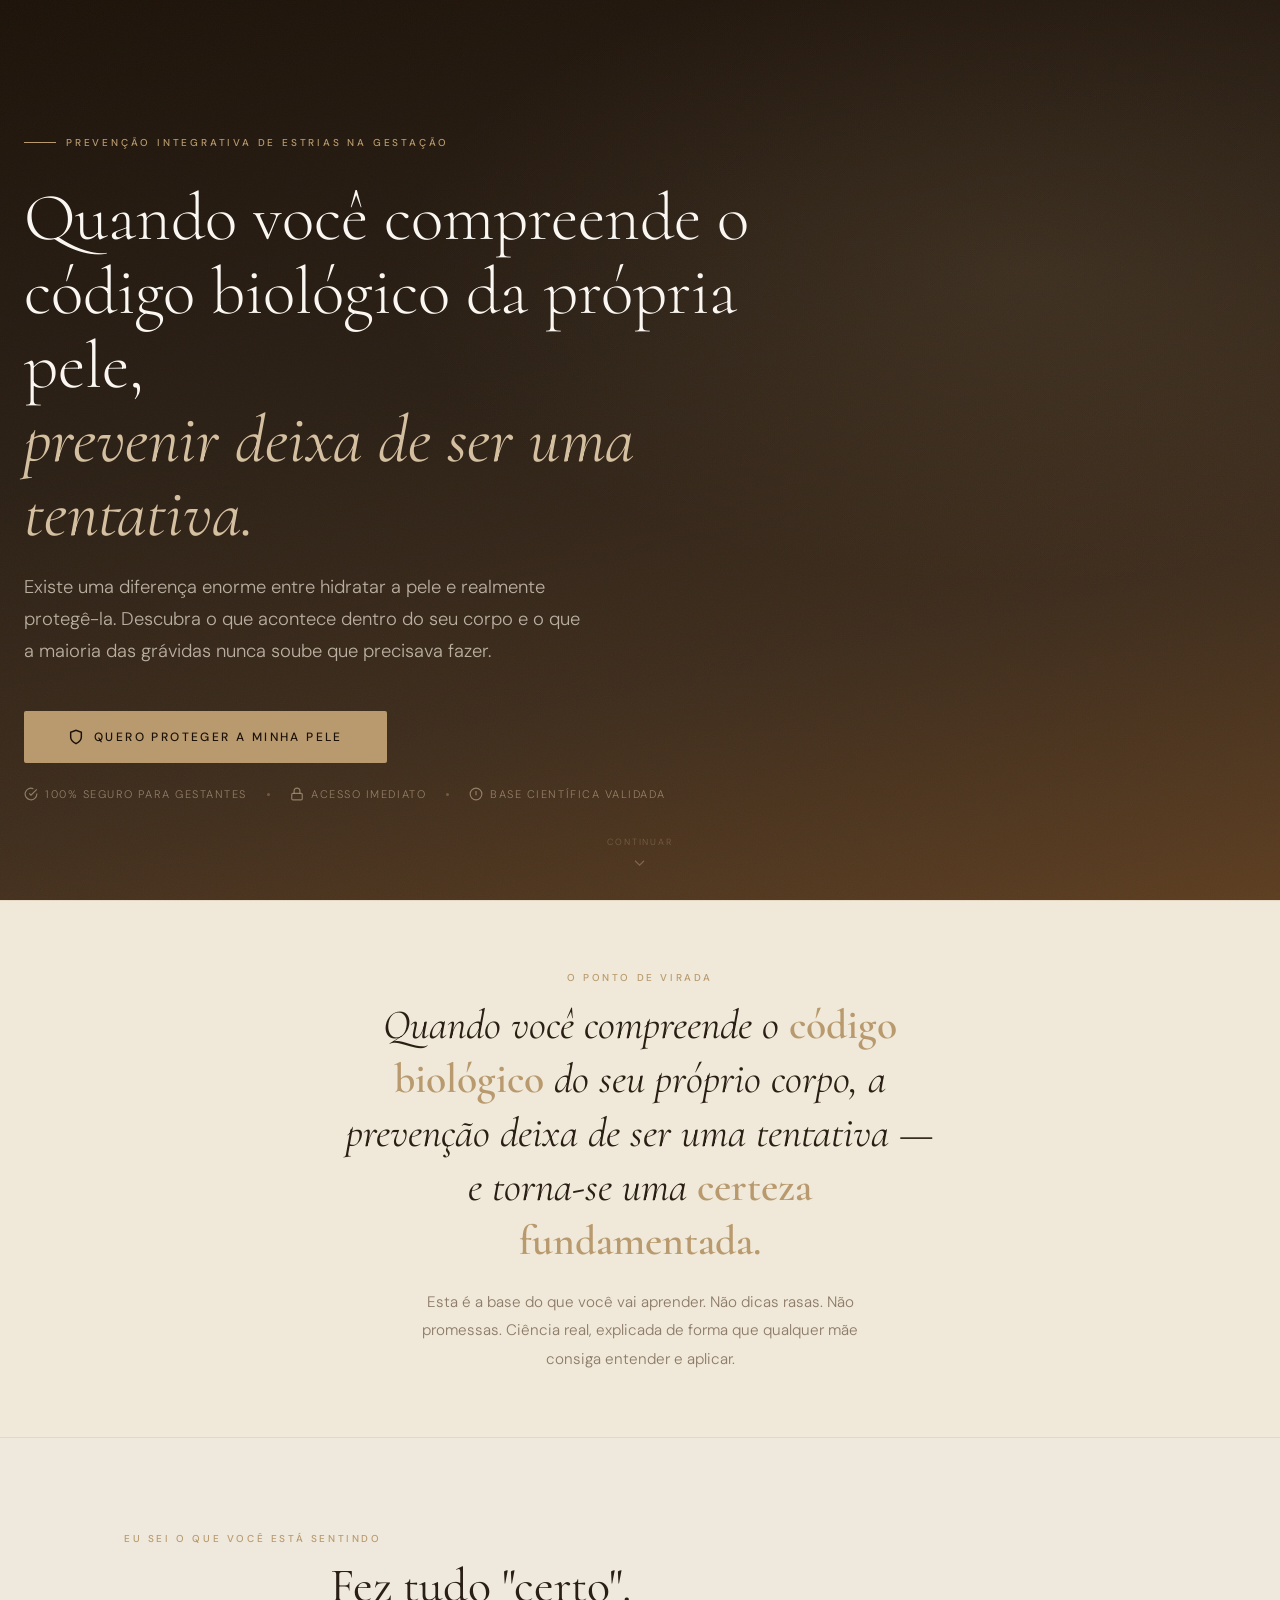
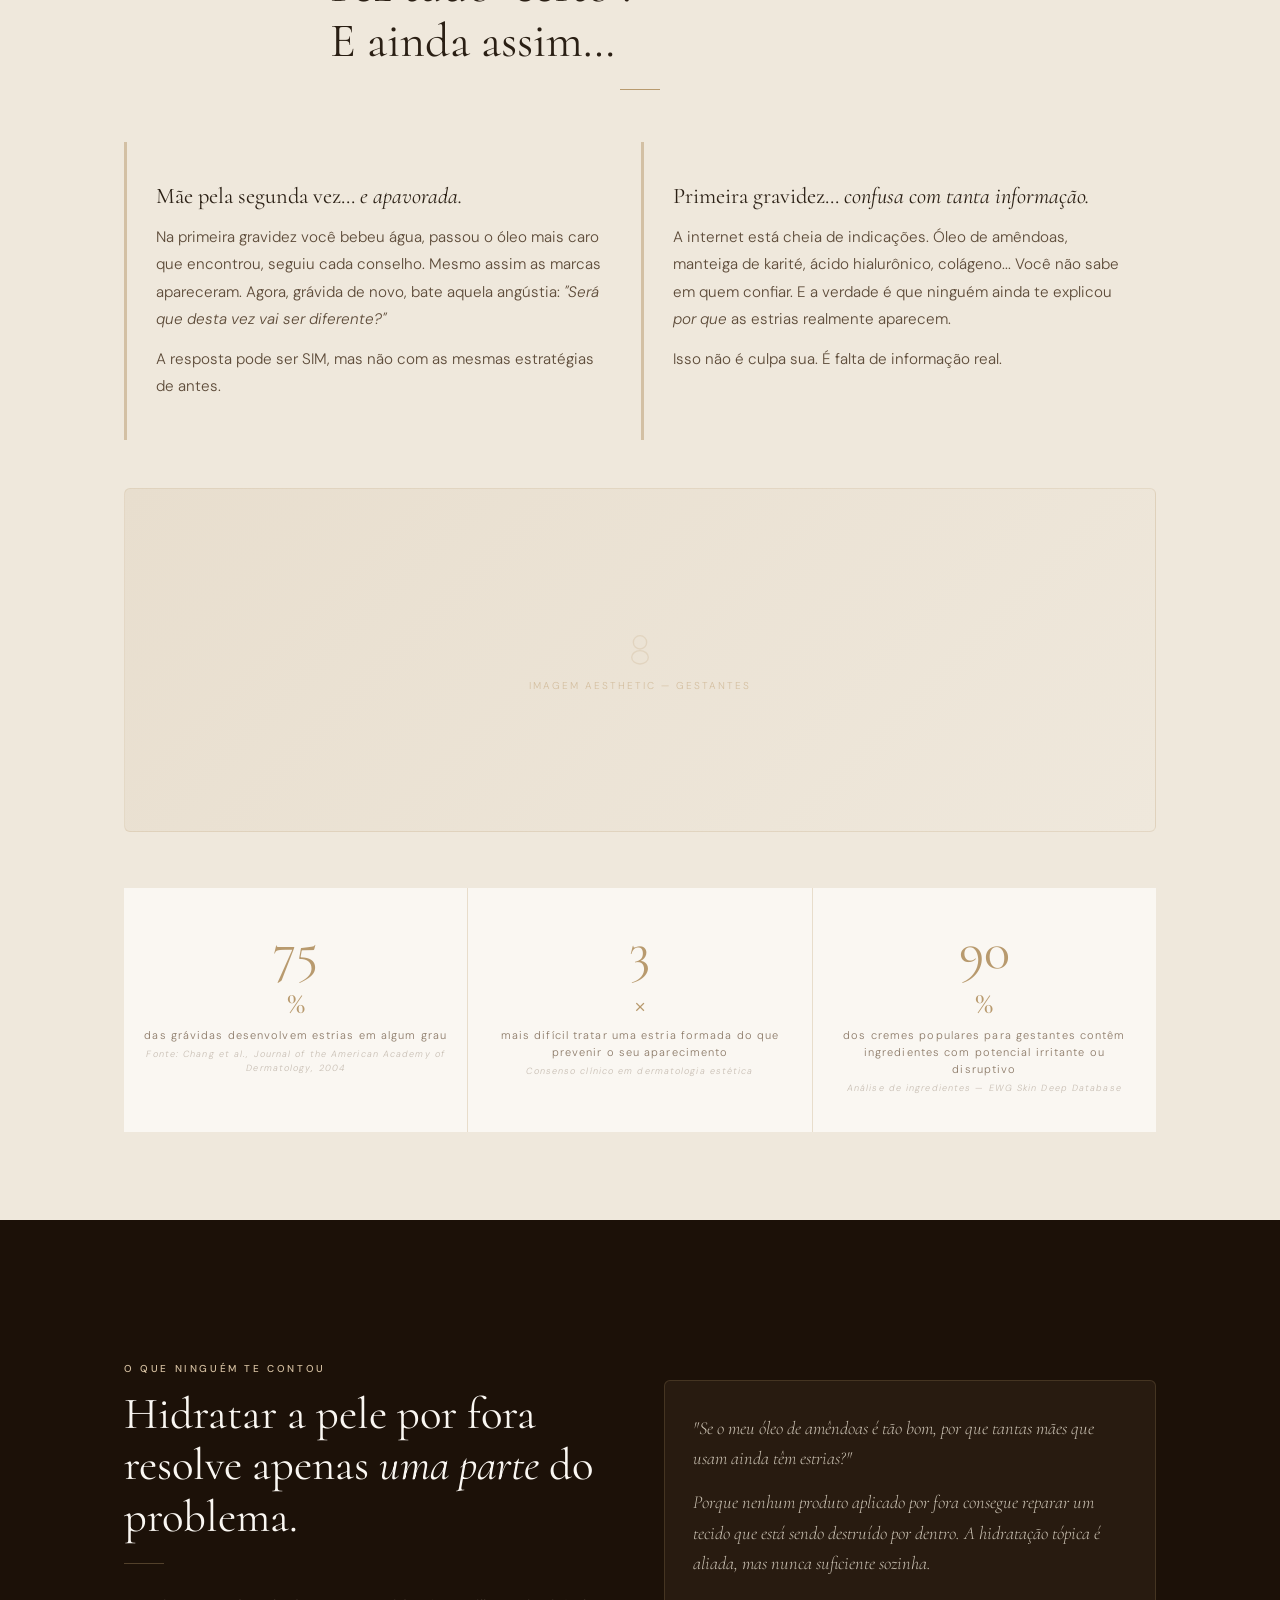
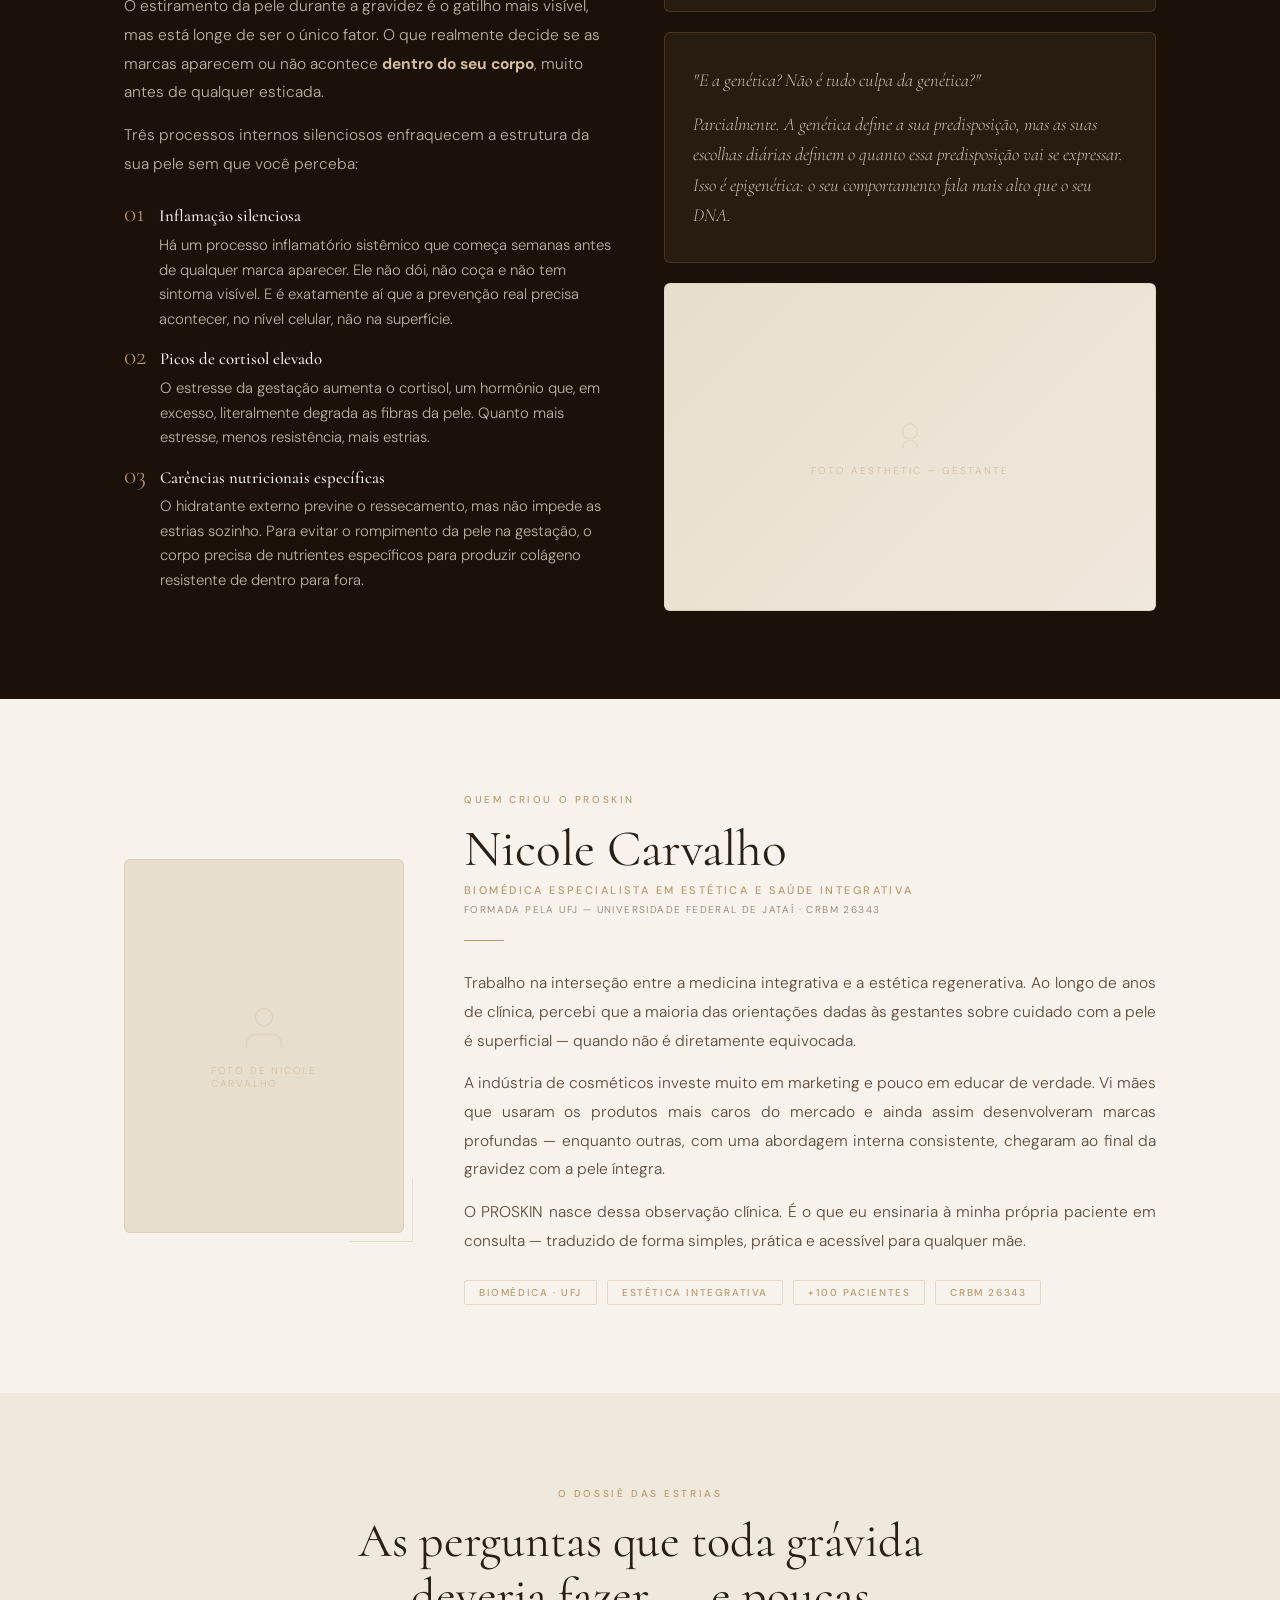
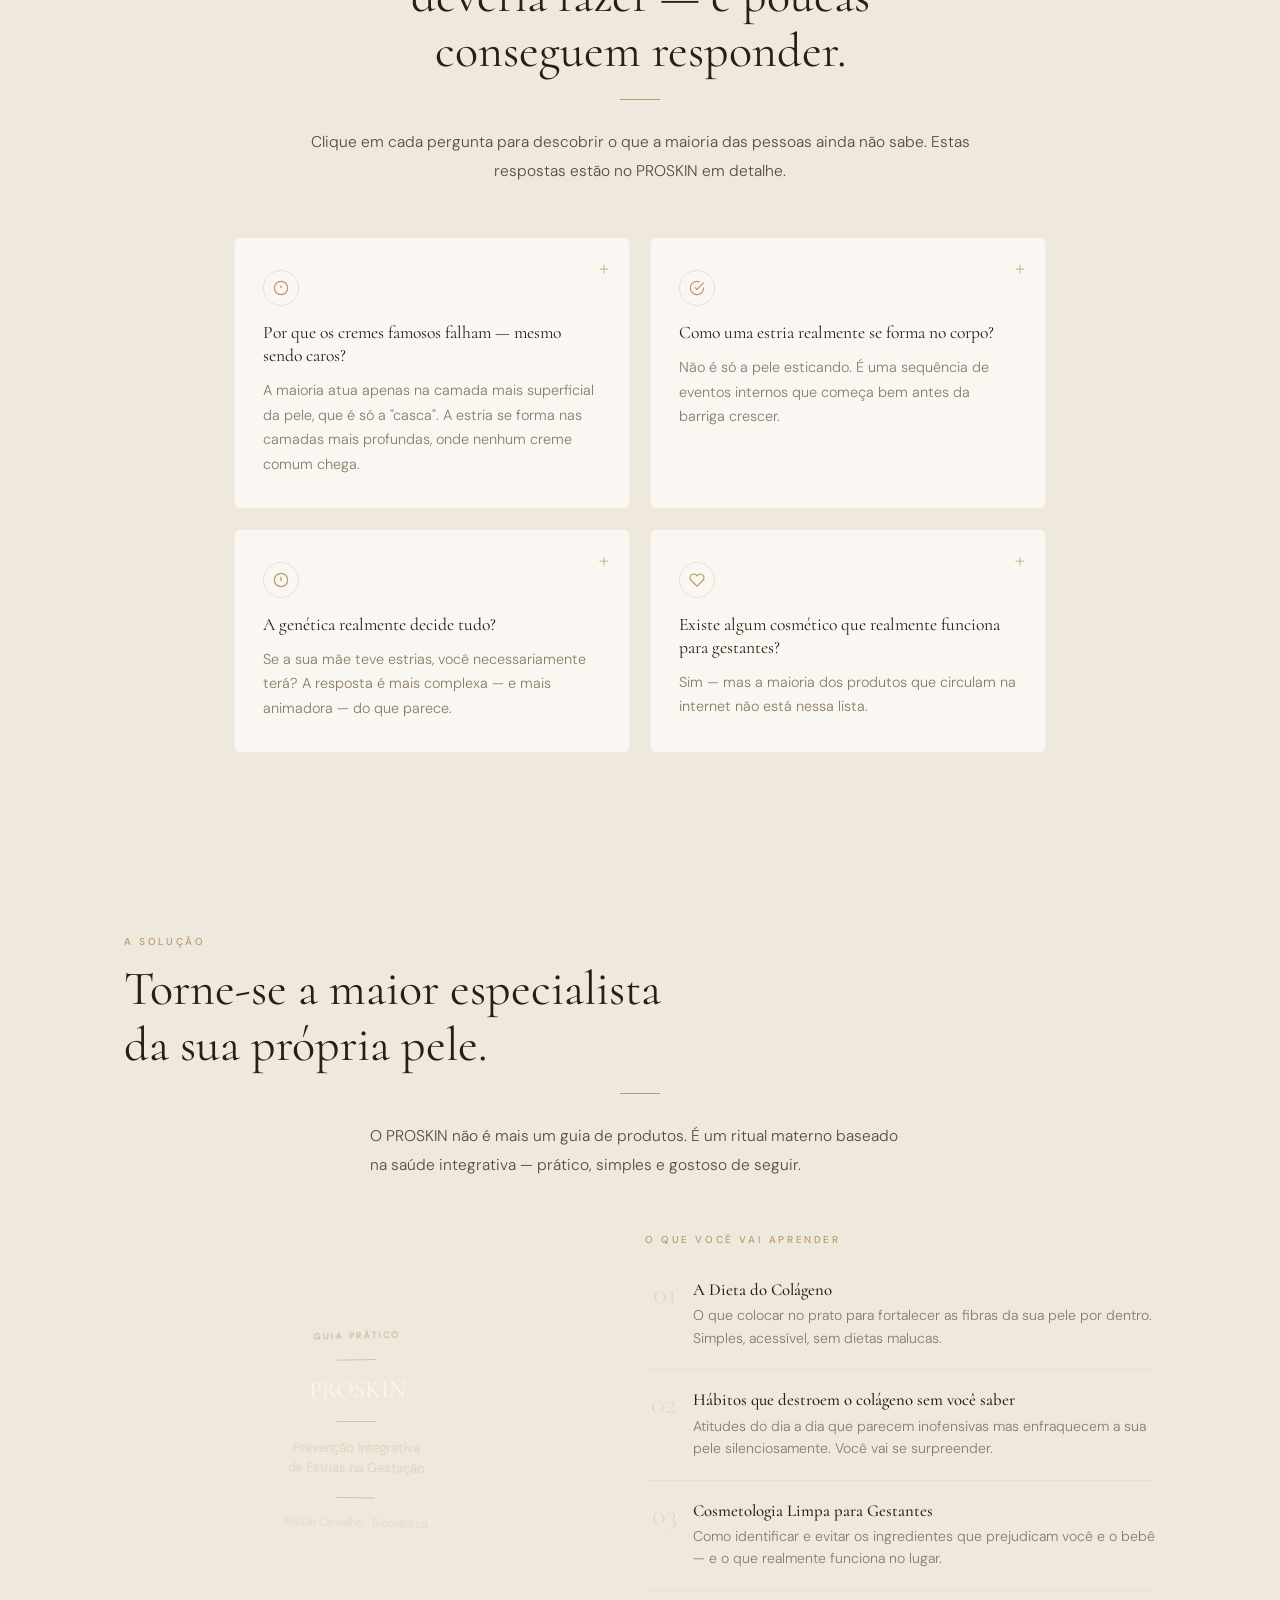
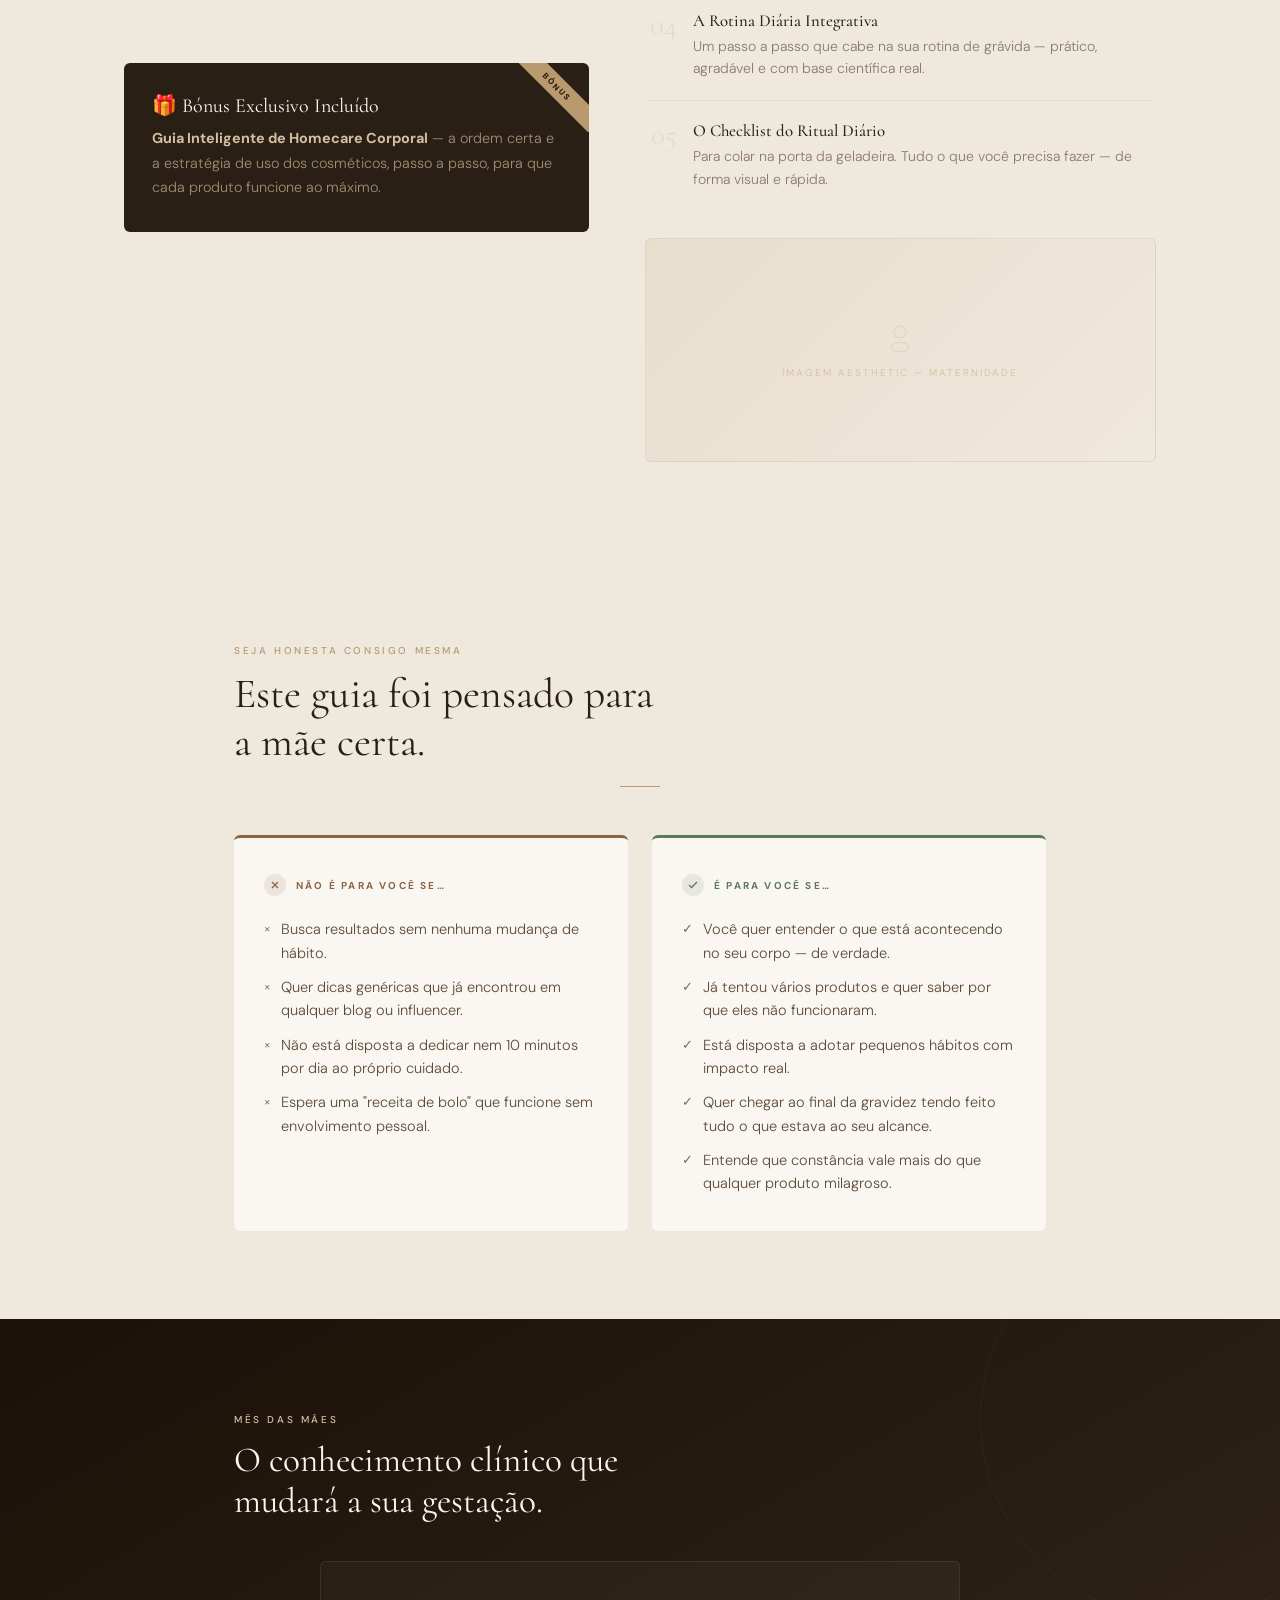
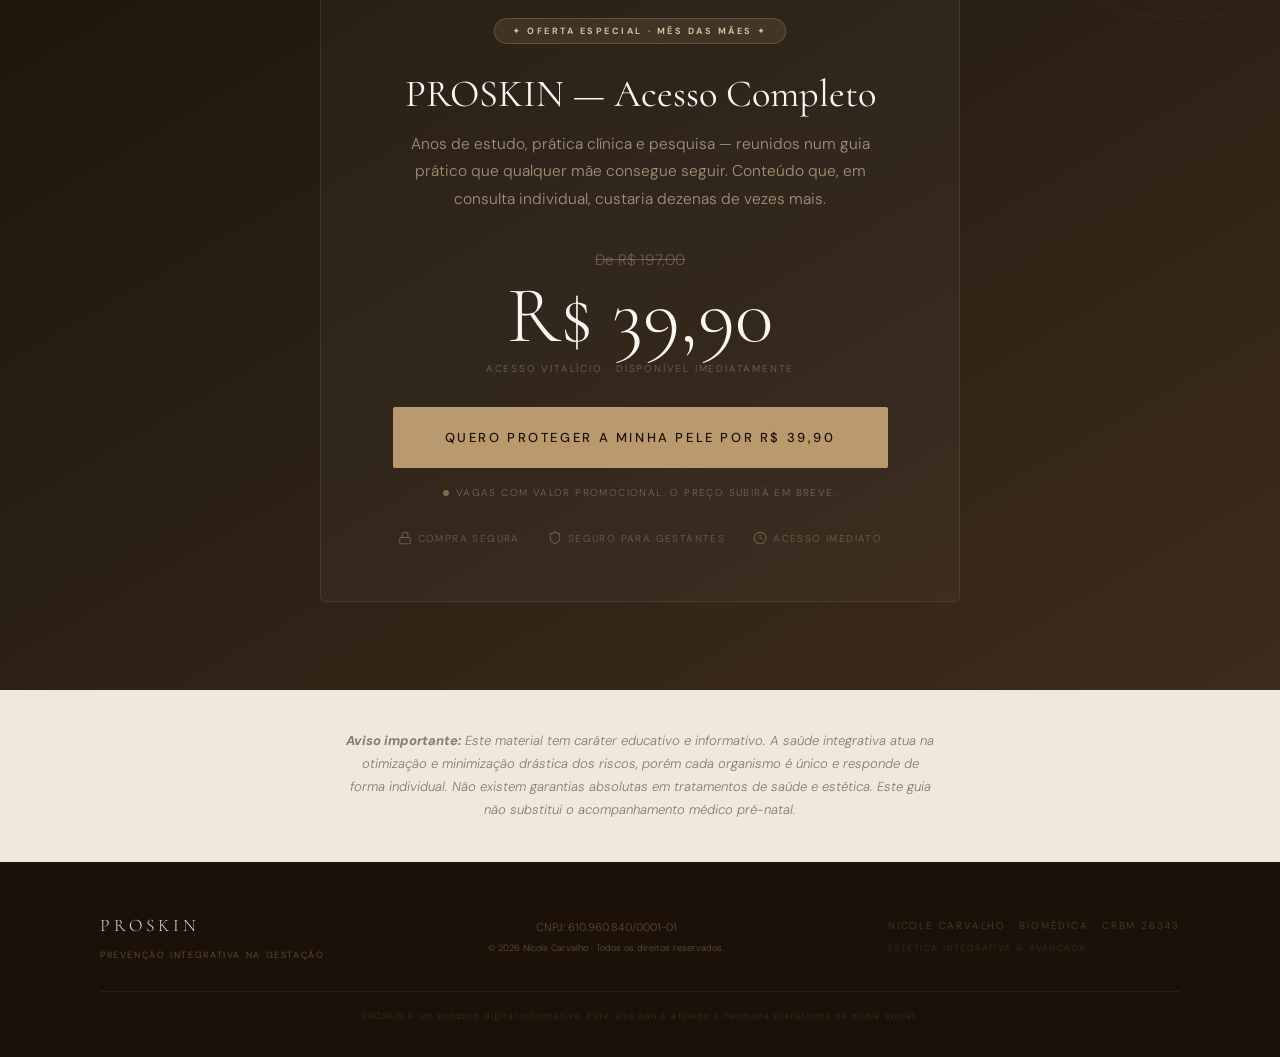
==== commit 40554c2c: "Atualização" ====
--- a/index2.html
+++ b/index2.html
@@ -9,1140 +9,14 @@
 <title>PROSKIN — Prevenção Integrativa de Estrias na Gestação</title>
 <link rel="preconnect" href="https://fonts.googleapis.com"/>
 <link rel="preconnect" href="https://fonts.gstatic.com" crossorigin/>
+<link rel="stylesheet" href="estilos/style2.css"/>
 <link href="https://fonts.googleapis.com/css2?family=Cormorant:ital,wght@0,300;0,400;0,500;0,600;1,300;1,400;1,500&family=DM+Sans:ital,wght@0,300;0,400;0,500;1,300&display=swap" rel="stylesheet"/>
-
-<style>
-/* ============================================================
-   TOKENS
-============================================================ */
-:root {
-  color-scheme: light only;
-  --c-bg:        #F7F2EC;
-  --c-bg2:       #EFE8DC;
-  --c-bg3:       #E8DECE;
-  --c-dark:      #2A1F14;
-  --c-mid:       #5C4A38;
-  --c-muted:     #8C7A68;
-  --c-gold:      #B89A6E;
-  --c-gold-lt:   #D4BFA0;
-  --c-gold-pale: #F0E8D8;
-  --c-cream:     #FAF7F2;
-  --c-white:     #FFFFFF;
-  --c-dark-rich: #1C1108;
-  --ff-head:     'Cormorant', Georgia, serif;
-  --ff-body:     'DM Sans', system-ui, sans-serif;
-  --ease:        cubic-bezier(.25,.46,.45,.94);
-  --r:           6px;
-}
-
-/* ============================================================
-   RESET & BASE
-============================================================ */
-*, *::before, *::after { box-sizing: border-box; margin: 0; padding: 0; }
-html { scroll-behavior: smooth; font-size: 16px; }
-body {
-  background: var(--c-bg) !important;
-  color: var(--c-dark) !important;
-  font-family: var(--ff-body);
-  font-weight: 300;
-  -webkit-font-smoothing: antialiased;
-  -webkit-text-size-adjust: 100%;
-  overflow-x: hidden;
-}
-img { display: block; max-width: 100%; }
-a  { color: inherit; text-decoration: none; }
-
-/* ============================================================
-   LAYOUT
-============================================================ */
-.wrap      { width: 100%; max-width: 860px; margin: 0 auto; padding: 0 24px; }
-.wrap--lg  { max-width: 1080px; }
-.wrap--sm  { max-width: 640px; }
-
-/* ============================================================
-   TYPOGRAPHY
-============================================================ */
-h1,h2,h3,h4 { font-family: var(--ff-head); font-weight: 400; line-height: 1.15; }
-p { line-height: 1.85; color: var(--c-mid); }
-
-.kicker {
-  display: inline-block;
-  font-family: var(--ff-body);
-  font-size: 10px;
-  font-weight: 500;
-  letter-spacing: 0.26em;
-  text-transform: uppercase;
-  color: var(--c-gold);
-  margin-bottom: 14px;
-}
-.rule {
-  display: block;
-  width: 40px; height: 1px;
-  background: var(--c-gold);
-  margin: 20px auto 28px;
-}
-.rule--left { margin-left: 0; }
-.rule--white { background: rgba(255,255,255,0.3); }
-
-/* ============================================================
-   BUTTONS
-============================================================ */
-@keyframes btn-glow {
-  0%,100% { box-shadow: 0 0 0 0 rgba(184,154,110,.38); }
-  50%      { box-shadow: 0 0 0 18px rgba(184,154,110,0); }
-}
-.btn {
-  display: inline-flex;
-  align-items: center;
-  gap: 10px;
-  background: var(--c-gold);
-  color: var(--c-dark-rich) !important;
-  font-family: var(--ff-body);
-  font-size: 12px;
-  font-weight: 500;
-  letter-spacing: 0.2em;
-  text-transform: uppercase;
-  padding: 18px 44px;
-  border: none;
-  cursor: pointer;
-  border-radius: 2px;
-  animation: btn-glow 2.8s ease-in-out infinite;
-  transition: background .25s, transform .2s;
-  text-decoration: none;
-}
-.btn:hover  { background: #9E845A; transform: translateY(-2px); }
-.btn:active { transform: translateY(0); }
-.btn--lg    { font-size: 13px; padding: 22px 52px; }
-.btn svg    { flex-shrink: 0; }
-
-/* ============================================================
-   REVEAL ANIMATION
-============================================================ */
-.reveal {
-  opacity: 0;
-  transform: translateY(30px);
-  transition: opacity .9s var(--ease), transform .9s var(--ease);
-}
-.reveal.on { opacity: 1; transform: translateY(0); }
-.reveal-d1 { transition-delay: .1s; }
-.reveal-d2 { transition-delay: .22s; }
-.reveal-d3 { transition-delay: .34s; }
-
-/* ============================================================
-   COUNTER ANIMATION
-============================================================ */
-.count-val { font-family: var(--ff-head); }
-
-/* ============================================================
-   SECTION SPACING
-============================================================ */
-.sec  { padding: 88px 0; }
-.sec--sm { padding: 56px 0; }
-.sec--dark {
-  background: var(--c-dark-rich);
-  color: var(--c-cream);
-}
-.sec--dark h2,
-.sec--dark h3,
-.sec--dark h4 { color: var(--c-cream); }
-.sec--dark p  { color: rgba(240,232,216,.75); }
-.sec--dark .kicker { color: var(--c-gold-lt); }
-
-.sec--warm { background: var(--c-bg2); }
-.sec--pale { background: var(--c-gold-pale); }
-.sec--rich { background: #2A1F14; }
-
-/* ============================================================
-   1. HERO
-============================================================ */
-.hero {
-  position: relative;
-  min-height: 100svh;
-  display: flex;
-  flex-direction: column;
-  background: linear-gradient(168deg, #1C1108 0%, #2A1F14 40%, #3D2C1C 70%, #5C3D20 100%);
-  overflow: hidden;
-}
-.hero::before {
-  content:'';
-  position: absolute; inset:0;
-  background: radial-gradient(ellipse 70% 50% at 80% 30%, rgba(184,154,110,.12) 0%, transparent 70%);
-  pointer-events: none;
-}
-/* grain */
-.hero::after {
-  content:'';
-  position: absolute; inset:0;
-  background-image: url("data:image/svg+xml,%3Csvg xmlns='http://www.w3.org/2000/svg' width='300' height='300'%3E%3Cfilter id='n'%3E%3CfeTurbulence type='fractalNoise' baseFrequency='.85' numOctaves='4' stitchTiles='stitch'/%3E%3C/filter%3E%3Crect width='300' height='300' filter='url(%23n)' opacity='.035'/%3E%3C/svg%3E");
-  pointer-events: none; z-index:0;
-}
-
-.hero-body {
-  position: relative; z-index:1;
-  flex: 1;
-  display: flex;
-  align-items: center;
-  padding: 100px 24px 72px;
-}
-
-.hero-content { max-width: 760px; }
-
-.hero-eyebrow {
-  display: inline-flex;
-  align-items: center;
-  gap: 10px;
-  margin-bottom: 32px;
-}
-.hero-eyebrow-line {
-  width: 32px; height: 1px;
-  background: var(--c-gold);
-}
-.hero-eyebrow-text {
-  font-family: var(--ff-body);
-  font-size: 10px;
-  font-weight: 500;
-  letter-spacing: 0.28em;
-  text-transform: uppercase;
-  color: var(--c-gold);
-}
-
-.hero h1 {
-  font-size: clamp(2.4rem, 6vw, 4.2rem);
-  color: #FAF7F2;
-  line-height: 1.1;
-  font-weight: 300;
-  margin-bottom: 20px;
-}
-.hero h1 em {
-  font-style: italic;
-  color: var(--c-gold-lt);
-  font-weight: 400;
-}
-
-.hero-sub {
-  font-size: clamp(1rem, 2vw, 1.15rem);
-  color: rgba(240,232,216,.7);
-  line-height: 1.75;
-  max-width: 560px;
-  margin-bottom: 44px;
-}
-
-.hero-trust {
-  display: flex;
-  align-items: center;
-  gap: 20px;
-  margin-top: 24px;
-  flex-wrap: wrap;
-}
-.hero-trust-item {
-  display: flex;
-  align-items: center;
-  gap: 7px;
-  font-size: 11px;
-  color: rgba(212,191,160,.55);
-  letter-spacing: 0.14em;
-  text-transform: uppercase;
-  font-family: var(--ff-body);
-}
-.hero-trust-dot {
-  width: 3px; height: 3px;
-  border-radius: 50%;
-  background: rgba(212,191,160,.3);
-}
-
-/* image panel */
-.hero-img-panel {
-  position: absolute;
-  right: 0; top: 0; bottom: 0;
-  width: 38%;
-  overflow: hidden;
-}
-.hero-img-panel img,
-.hero-img-panel .img-ph {
-  width: 100%; height: 100%;
-  object-fit: cover;
-  object-position: center;
-}
-.hero-img-panel .img-ph {
-  background: linear-gradient(180deg, rgba(90,55,25,.5) 0%, rgba(44,31,20,.9) 100%);
-  display: flex; flex-direction: column;
-  align-items: center; justify-content: center;
-  gap: 10px;
-  color: rgba(212,191,160,.35);
-  font-size: 10px;
-  letter-spacing: 0.2em;
-  text-transform: uppercase;
-  font-family: var(--ff-body);
-}
-.hero-img-panel::after {
-  content: '';
-  position: absolute;
-  inset: 0;
-  background: linear-gradient(90deg, rgba(28,17,8,1) 0%, rgba(28,17,8,0) 35%);
-}
-
-/* scroll arrow */
-.hero-scroll {
-  position: absolute;
-  bottom: 28px; left: 50%;
-  transform: translateX(-50%);
-  z-index: 2;
-  display: flex; flex-direction: column;
-  align-items: center; gap: 6px;
-}
-.hero-scroll span {
-  font-size: 9px;
-  letter-spacing: 0.22em;
-  text-transform: uppercase;
-  color: rgba(212,191,160,.3);
-  font-family: var(--ff-body);
-}
-@keyframes arr {
-  0%,100% { transform: translateY(0); }
-  55%     { transform: translateY(7px); }
-}
-.hero-scroll svg { animation: arr 1.7s ease-in-out infinite; }
-
-/* ============================================================
-   IMPACT STRIP (Container 1 — frase impactante)
-============================================================ */
-.impact-strip {
-  background: var(--c-gold-pale);
-  border-top: 1px solid rgba(184,154,110,.2);
-  border-bottom: 1px solid rgba(184,154,110,.2);
-  padding: 64px 24px;
-  text-align: center;
-}
-.impact-strip blockquote {
-  font-family: var(--ff-head);
-  font-size: clamp(1.5rem, 3.5vw, 2.6rem);
-  font-weight: 400;
-  font-style: italic;
-  color: var(--c-dark);
-  line-height: 1.3;
-  max-width: 720px;
-  margin: 0 auto 20px;
-}
-.impact-strip blockquote strong {
-  font-style: normal;
-  font-weight: 600;
-  color: var(--c-gold);
-}
-.impact-strip p {
-  font-size: .95rem;
-  color: var(--c-muted);
-  max-width: 480px;
-  margin: 0 auto;
-}
-
-/* ============================================================
-   DOR (Container 2)
-============================================================ */
-.pain-grid {
-  display: grid;
-  grid-template-columns: 1fr 1fr;
-  gap: 2px;
-  margin-top: 52px;
-}
-.pain-card {
-  background: var(--c-bg2);
-  padding: 40px 32px;
-  position: relative;
-}
-.pain-card::before {
-  content: '';
-  position: absolute;
-  top: 0; left: 0;
-  width: 3px; height: 100%;
-  background: var(--c-gold);
-  opacity: .5;
-}
-.pain-card h3 {
-  font-size: 1.4rem;
-  margin-bottom: 14px;
-  line-height: 1.25;
-}
-.pain-card p {
-  font-size: .95rem;
-  line-height: 1.8;
-}
-
-/* Image placeholder — gestante aesthetic */
-.img-ph-gestante {
-  width: 100%;
-  aspect-ratio: 4 / 3;
-  background: linear-gradient(135deg, var(--c-bg3) 0%, var(--c-bg2) 100%);
-  border: 1px solid rgba(184,154,110,.2);
-  display: flex;
-  flex-direction: column;
-  align-items: center;
-  justify-content: center;
-  gap: 10px;
-  color: var(--c-gold-lt);
-  font-size: 10px;
-  letter-spacing: 0.2em;
-  text-transform: uppercase;
-  font-family: var(--ff-body);
-  border-radius: var(--r);
-}
-.img-ph-gestante svg { opacity: .4; }
-
-/* ============================================================
-   STATS ROW
-============================================================ */
-.stats-row {
-  display: grid;
-  grid-template-columns: repeat(3,1fr);
-  gap: 1px;
-  background: rgba(184,154,110,.15);
-  margin: 56px 0 0;
-}
-.stat-cell {
-  background: var(--c-cream);
-  padding: 36px 20px;
-  text-align: center;
-}
-.stat-num {
-  font-family: var(--ff-head);
-  font-size: clamp(2.2rem, 5vw, 3.4rem);
-  font-weight: 400;
-  color: var(--c-gold);
-  display: block;
-  line-height: 1;
-  margin-bottom: 8px;
-}
-.stat-desc {
-  font-size: 11px;
-  color: var(--c-muted);
-  letter-spacing: 0.1em;
-  line-height: 1.55;
-  font-family: var(--ff-body);
-}
-.stat-source {
-  display: block;
-  font-size: 9px;
-  color: rgba(140,122,104,.45);
-  margin-top: 4px;
-  font-style: italic;
-}
-
-/* ============================================================
-   PARADIGMA
-============================================================ */
-.paradigm-cols {
-  display: grid;
-  grid-template-columns: 1fr 1fr;
-  gap: 48px;
-  align-items: start;
-  margin-top: 48px;
-}
-.paradigm-cols h2 {
-  font-size: clamp(1.8rem, 4vw, 2.8rem);
-  margin-bottom: 20px;
-  color: var(--c-cream);
-}
-.paradigm-cols p { font-size: .97rem; }
-
-.factor-list {
-  list-style: none;
-  display: flex;
-  flex-direction: column;
-  gap: 14px;
-  margin-top: 24px;
-}
-.factor-list li {
-  display: flex;
-  align-items: flex-start;
-  gap: 14px;
-  font-size: .93rem;
-  color: rgba(240,232,216,.75);
-  line-height: 1.65;
-}
-.factor-num {
-  font-family: var(--ff-head);
-  font-size: 1.6rem;
-  color: var(--c-gold);
-  line-height: 1;
-  flex-shrink: 0;
-  margin-top: -2px;
-}
-.factor-text strong {
-  display: block;
-  font-family: var(--ff-head);
-  font-size: 1.05rem;
-  color: var(--c-cream);
-  font-weight: 500;
-  margin-bottom: 3px;
-}
-
-.curiosity-box {
-  background: rgba(184,154,110,.08);
-  border: 1px solid rgba(184,154,110,.2);
-  border-radius: var(--r);
-  padding: 32px 28px;
-  margin-top: 24px;
-}
-.curiosity-box p {
-  font-family: var(--ff-head);
-  font-style: italic;
-  font-size: 1.15rem;
-  color: rgba(240,232,216,.8);
-  line-height: 1.65;
-  text-indent: 0;
-}
-.curiosity-box p + p { margin-top: 14px; }
-
-/* ============================================================
-   AUTORIDADE
-============================================================ */
-.authority-wrap {
-  display: grid;
-  grid-template-columns: 280px 1fr;
-  gap: 60px;
-  align-items: center;
-}
-.authority-photo-ph {
-  width: 100%;
-  aspect-ratio: 3/4;
-  background: var(--c-bg3);
-  border: 1px solid rgba(184,154,110,.2);
-  border-radius: var(--r);
-  display: flex;
-  flex-direction: column;
-  align-items: center;
-  justify-content: center;
-  gap: 10px;
-  color: var(--c-gold-lt);
-  font-size: 10px;
-  letter-spacing: 0.18em;
-  text-transform: uppercase;
-  font-family: var(--ff-body);
-  position: relative;
-}
-.authority-photo-ph::after {
-  content: '';
-  position: absolute;
-  bottom: -10px; right: -10px;
-  width: 64px; height: 64px;
-  border-right: 1px solid rgba(184,154,110,.25);
-  border-bottom: 1px solid rgba(184,154,110,.25);
-}
-.authority-photo-ph svg { opacity: .35; }
-
-.authority-name {
-  font-size: clamp(2rem,4.5vw,3.2rem);
-  margin-bottom: 4px;
-}
-.authority-role {
-  display: block;
-  font-size: 11px;
-  letter-spacing: 0.22em;
-  text-transform: uppercase;
-  color: var(--c-gold);
-  font-family: var(--ff-body);
-  font-weight: 500;
-  margin-bottom: 6px;
-}
-.authority-cred {
-  display: block;
-  font-size: 10px;
-  color: var(--c-muted);
-  letter-spacing: 0.14em;
-  text-transform: uppercase;
-  font-family: var(--ff-body);
-  margin-bottom: 24px;
-}
-.authority-text p {
-  font-size: .97rem;
-  line-height: 1.85;
-  text-align: justify;
-}
-.authority-text p + p { margin-top: 14px; }
-
-.badge-row {
-  display: flex;
-  gap: 10px;
-  flex-wrap: wrap;
-  margin-top: 24px;
-}
-.badge {
-  border: 1px solid rgba(184,154,110,.3);
-  padding: 5px 14px;
-  border-radius: 2px;
-  font-size: 10px;
-  font-weight: 500;
-  letter-spacing: 0.16em;
-  text-transform: uppercase;
-  color: var(--c-gold);
-  font-family: var(--ff-body);
-}
-
-/* ============================================================
-   DOSSIE — FAQ curiosidade
-============================================================ */
-.dossie-intro {
-  max-width: 660px;
-  margin: 0 auto;
-  text-align: center;
-}
-.dossie-intro h2 {
-  font-size: clamp(1.8rem, 4vw, 3rem);
-  margin-bottom: 16px;
-}
-
-.questions-grid {
-  display: grid;
-  grid-template-columns: 1fr 1fr;
-  gap: 20px;
-  margin-top: 52px;
-}
-.q-card {
-  background: var(--c-cream);
-  border: 1px solid rgba(184,154,110,.15);
-  border-radius: var(--r);
-  padding: 32px 28px;
-  cursor: pointer;
-  transition: border-color .3s, transform .3s;
-  position: relative;
-  overflow: hidden;
-}
-.q-card::before {
-  content: '';
-  position: absolute;
-  top: 0; left: 0;
-  width: 100%; height: 2px;
-  background: linear-gradient(90deg, var(--c-gold), transparent);
-  transform: translateX(-100%);
-  transition: transform .4s;
-}
-.q-card:hover { border-color: rgba(184,154,110,.4); transform: translateY(-3px); }
-.q-card:hover::before { transform: translateX(0); }
-.q-card-icon {
-  width: 36px; height: 36px;
-  border: 1px solid rgba(184,154,110,.25);
-  border-radius: 50%;
-  display: flex;
-  align-items: center;
-  justify-content: center;
-  margin-bottom: 16px;
-  color: var(--c-gold);
-}
-.q-card h3 {
-  font-size: 1.1rem;
-  margin-bottom: 10px;
-  line-height: 1.3;
-}
-.q-card p {
-  font-size: .9rem;
-  line-height: 1.7;
-  color: var(--c-muted);
-}
-.q-card .reveal-answer {
-  display: none;
-  margin-top: 14px;
-  padding-top: 14px;
-  border-top: 1px solid rgba(184,154,110,.15);
-  font-size: .88rem;
-  color: var(--c-mid);
-  line-height: 1.75;
-}
-.q-card.open .reveal-answer { display: block; }
-.q-card-toggle {
-  position: absolute;
-  top: 20px; right: 20px;
-  font-size: 20px;
-  color: var(--c-gold-lt);
-  line-height: 1;
-  transition: transform .3s;
-  font-family: var(--ff-body);
-  font-weight: 300;
-}
-.q-card.open .q-card-toggle { transform: rotate(45deg); }
-
-/* ============================================================
-   SOLUÇÃO / EBOOK
-============================================================ */
-.ebook-section { background: var(--c-bg2); }
-
-.ebook-grid {
-  display: grid;
-  grid-template-columns: 1fr 1.1fr;
-  gap: 56px;
-  align-items: start;
-  margin-top: 48px;
-}
-
-/* CAPA EBOOK 3D */
-.ebook-cover {
-  position: relative;
-}
-.ebook-3d-wrap {
-  position: relative;
-  transform: perspective(900px) rotateY(-12deg) rotateX(3deg);
-  transform-style: preserve-3d;
-  transition: transform .5s var(--ease);
-  max-width: 300px;
-  margin: 0 auto;
-}
-.ebook-3d-wrap:hover {
-  transform: perspective(900px) rotateY(-6deg) rotateX(1deg);
-}
-.ebook-face {
-  background: linear-gradient(145deg, #2A1F14 0%, #3D2C1C 50%, #1C1108 100%);
-  border-radius: 4px 10px 10px 4px;
-  padding: 0;
-  aspect-ratio: 3/4;
-  width: 100%;
-  display: flex;
-  flex-direction: column;
-  align-items: center;
-  justify-content: center;
-  position: relative;
-  box-shadow:
-    -8px 0 0 rgba(0,0,0,.35),
-    -16px 8px 24px rgba(0,0,0,.45),
-    4px 4px 24px rgba(0,0,0,.3),
-    inset 0 0 60px rgba(184,154,110,.04);
-  overflow: hidden;
-}
-.ebook-face::before {
-  content: '';
-  position: absolute;
-  top: 0; left: 0; right: 0; bottom: 0;
-  background: linear-gradient(135deg, rgba(184,154,110,.08) 0%, transparent 60%);
-}
-.ebook-face-inner {
-  position: relative; z-index: 1;
-  text-align: center;
-  padding: 32px 24px;
-}
-.ebook-face-inner .ebook-tag {
-  font-size: 9px;
-  letter-spacing: 0.28em;
-  text-transform: uppercase;
-  color: var(--c-gold);
-  margin-bottom: 18px;
-  font-family: var(--ff-body);
-}
-.ebook-face-inner h3 {
-  font-size: 1.5rem;
-  color: #FAF7F2;
-  line-height: 1.2;
-  margin-bottom: 10px;
-}
-.ebook-face-inner p {
-  font-size: .82rem;
-  color: rgba(212,191,160,.6);
-  line-height: 1.5;
-  text-align: center;
-}
-.ebook-face-deco {
-  width: 40px; height: 1px;
-  background: var(--c-gold);
-  margin: 16px auto;
-  opacity: .5;
-}
-
-/* spine */
-.ebook-spine {
-  position: absolute;
-  left: -8px; top: 0; bottom: 0;
-  width: 8px;
-  background: linear-gradient(180deg, #3D2C1C, #1C1108);
-  border-radius: 4px 0 0 4px;
-  transform: rotateY(-90deg);
-  transform-origin: right;
-}
-
-.ebook-badge {
-  position: absolute;
-  top: -14px; right: -14px;
-  width: 72px; height: 72px;
-  background: var(--c-gold);
-  border-radius: 50%;
-  display: flex;
-  flex-direction: column;
-  align-items: center;
-  justify-content: center;
-  text-align: center;
-  font-family: var(--ff-body);
-  box-shadow: 0 4px 16px rgba(184,154,110,.4);
-}
-.ebook-badge span:first-child {
-  font-size: 8px;
-  letter-spacing: 0.14em;
-  text-transform: uppercase;
-  color: rgba(42,31,20,.7);
-  line-height: 1;
-}
-.ebook-badge span:last-child {
-  font-family: var(--ff-head);
-  font-size: 1.4rem;
-  color: var(--c-dark-rich);
-  line-height: 1;
-}
-
-/* contents list */
-.content-list {
-  list-style: none;
-  display: flex;
-  flex-direction: column;
-  gap: 0;
-}
-.content-item {
-  display: flex;
-  align-items: flex-start;
-  gap: 16px;
-  padding: 20px 0;
-  border-bottom: 1px solid rgba(184,154,110,.12);
-}
-.content-item:last-child { border-bottom: none; }
-.content-num {
-  font-family: var(--ff-head);
-  font-size: 1.8rem;
-  color: rgba(184,154,110,.2);
-  line-height: 1;
-  flex-shrink: 0;
-  width: 32px;
-  text-align: right;
-}
-.content-body strong {
-  display: block;
-  font-family: var(--ff-head);
-  font-size: 1.05rem;
-  color: var(--c-dark);
-  font-weight: 500;
-  margin-bottom: 4px;
-  line-height: 1.2;
-}
-.content-body span {
-  font-size: .88rem;
-  color: var(--c-muted);
-  line-height: 1.6;
-}
-
-/* bonus box */
-.bonus-box {
-  background: var(--c-dark);
-  border-radius: var(--r);
-  padding: 32px 28px;
-  margin-top: 28px;
-  position: relative;
-  overflow: hidden;
-}
-.bonus-box::before {
-  content: 'BÓNUS';
-  position: absolute;
-  top: 14px; right: -22px;
-  background: var(--c-gold);
-  color: var(--c-dark-rich);
-  font-size: 8px;
-  font-weight: 700;
-  letter-spacing: 0.22em;
-  padding: 5px 36px;
-  transform: rotate(45deg);
-  font-family: var(--ff-body);
-}
-.bonus-box h4 {
-  font-size: 1.25rem;
-  color: var(--c-cream);
-  margin-bottom: 8px;
-}
-.bonus-box p {
-  font-size: .9rem;
-  color: rgba(212,191,160,.7);
-  line-height: 1.7;
-}
-
-/* ============================================================
-   QUEM É / NÃO É
-============================================================ */
-.who-grid {
-  display: grid;
-  grid-template-columns: 1fr 1fr;
-  gap: 24px;
-  margin-top: 48px;
-}
-.who-card {
-  border-radius: var(--r);
-  padding: 36px 30px;
-  background: var(--c-cream);
-}
-.who-card--no  { border-top: 3px solid #8B6347; }
-.who-card--yes { border-top: 3px solid #5C7A5A; }
-.who-card-head {
-  display: flex;
-  align-items: center;
-  gap: 10px;
-  font-size: 10px;
-  font-weight: 700;
-  letter-spacing: 0.22em;
-  text-transform: uppercase;
-  font-family: var(--ff-body);
-  margin-bottom: 22px;
-}
-.who-card--no  .who-card-head { color: #8B6347; }
-.who-card--yes .who-card-head { color: #5C7A5A; }
-.who-card-ico {
-  width: 22px; height: 22px;
-  border-radius: 50%;
-  display: flex; align-items: center; justify-content: center;
-  flex-shrink: 0;
-}
-.who-card--no  .who-card-ico { background: rgba(139,99,71,.12); }
-.who-card--yes .who-card-ico { background: rgba(92,122,90,.12); }
-.who-list { list-style: none; display: flex; flex-direction: column; gap: 11px; }
-.who-list li {
-  display: flex; align-items: flex-start; gap: 10px;
-  font-size: .91rem; line-height: 1.6; color: var(--c-mid);
-}
-.who-list .mk { flex-shrink: 0; margin-top: 1px; font-size: 13px; }
-.who-card--no  .mk { color: #8B6347; }
-.who-card--yes .mk { color: #5C7A5A; }
-
-/* ============================================================
-   OFERTA
-============================================================ */
-.offer-sec {
-  background: linear-gradient(150deg, #1C1108 0%, #2A1F14 50%, #3D2C1C 100%);
-  position: relative;
-  overflow: hidden;
-}
-.offer-sec::before {
-  content: '';
-  position: absolute;
-  top: -100px; right: -100px;
-  width: 400px; height: 400px;
-  border-radius: 50%;
-  border: 1px solid rgba(184,154,110,.06);
-  pointer-events: none;
-}
-.offer-card {
-  background: rgba(255,255,255,.03);
-  border: 1px solid rgba(184,154,110,.15);
-  border-radius: var(--r);
-  padding: 56px 48px;
-  text-align: center;
-  max-width: 640px;
-  margin: 0 auto;
-  position: relative;
-}
-.offer-pill {
-  display: inline-block;
-  background: rgba(184,154,110,.15);
-  border: 1px solid rgba(184,154,110,.3);
-  color: var(--c-gold-lt);
-  font-size: 9px;
-  font-weight: 700;
-  letter-spacing: 0.28em;
-  text-transform: uppercase;
-  padding: 6px 18px;
-  border-radius: 20px;
-  margin-bottom: 28px;
-  font-family: var(--ff-body);
-}
-.offer-card h2 {
-  font-size: clamp(1.5rem, 3.5vw, 2.4rem);
-  color: var(--c-cream);
-  margin-bottom: 14px;
-}
-.offer-card > p {
-  color: rgba(212,191,160,.7);
-  font-size: .97rem;
-  max-width: 480px;
-  margin: 0 auto 36px;
-  line-height: 1.8;
-}
-.price-from {
-  font-size: .95rem;
-  color: rgba(212,191,160,.35);
-  text-decoration: line-through;
-  display: block;
-  margin-bottom: 6px;
-  font-family: var(--ff-body);
-}
-.price-main {
-  font-family: var(--ff-head);
-  font-size: clamp(3rem, 8vw, 5rem);
-  color: var(--c-cream);
-  display: block;
-  line-height: 1;
-  margin-bottom: 6px;
-}
-.price-note {
-  font-size: 10px;
-  letter-spacing: 0.18em;
-  text-transform: uppercase;
-  color: rgba(212,191,160,.4);
-  display: block;
-  margin-bottom: 32px;
-  font-family: var(--ff-body);
-}
-.scarcity {
-  display: flex;
-  align-items: center;
-  justify-content: center;
-  gap: 7px;
-  margin-top: 18px;
-  font-size: 10px;
-  color: rgba(212,191,160,.4);
-  letter-spacing: 0.14em;
-  text-transform: uppercase;
-  font-family: var(--ff-body);
-}
-.scarcity-dot {
-  width: 6px; height: 6px;
-  border-radius: 50%;
-  background: var(--c-gold);
-  opacity: .6;
-  animation: pulse-dot 1.5s ease-in-out infinite;
-}
-@keyframes pulse-dot {
-  0%,100% { opacity: .6; }
-  50%      { opacity: .15; }
-}
-
-.trust-row {
-  display: flex;
-  justify-content: center;
-  gap: 28px;
-  margin-top: 32px;
-  flex-wrap: wrap;
-}
-.trust-item {
-  display: flex;
-  align-items: center;
-  gap: 6px;
-  font-size: 10px;
-  letter-spacing: 0.14em;
-  text-transform: uppercase;
-  color: rgba(212,191,160,.35);
-  font-family: var(--ff-body);
-}
-
-/* ============================================================
-   DISCLAIMER
-============================================================ */
-.disclaimer {
-  background: var(--c-bg2);
-  padding: 40px 24px;
-  text-align: center;
-}
-.disclaimer p {
-  font-size: .82rem;
-  color: var(--c-muted);
-  max-width: 680px;
-  margin: 0 auto;
-  line-height: 1.75;
-  font-style: italic;
-}
-
-/* ============================================================
-   FOOTER
-============================================================ */
-footer {
-  background: #1C1108;
-  padding: 48px 24px 32px;
-}
-.footer-in {
-  max-width: 1080px;
-  margin: 0 auto;
-  display: flex;
-  flex-wrap: wrap;
-  align-items: center;
-  justify-content: space-between;
-  gap: 24px;
-}
-.footer-brand p:first-child {
-  font-family: var(--ff-head);
-  font-size: 1.1rem;
-  letter-spacing: 0.22em;
-  color: rgba(250,247,242,.88);
-}
-.footer-brand p:last-child {
-  font-size: 9px;
-  letter-spacing: 0.18em;
-  text-transform: uppercase;
-  color: rgba(212,191,160,.38);
-  margin-top: 4px;
-  font-family: var(--ff-body);
-}
-.footer-legal {
-  text-align: center;
-  font-size: 11px;
-  color: rgba(212,191,160,.35);
-  line-height: 1.7;
-  font-family: var(--ff-body);
-  font-style: normal;
-}
-.footer-right p:first-child {
-  font-size: 10px;
-  letter-spacing: 0.18em;
-  text-transform: uppercase;
-  color: rgba(212,191,160,.25);
-  font-family: var(--ff-body);
-}
-.footer-right p:last-child {
-  font-size: 9px;
-  letter-spacing: 0.16em;
-  text-transform: uppercase;
-  color: rgba(212,191,160,.16);
-  margin-top: 4px;
-  font-family: var(--ff-body);
-}
-.footer-rule {
-  max-width: 1080px;
-  margin: 28px auto 16px;
-  height: 1px;
-  background: rgba(212,191,160,.07);
-}
-.footer-bottom {
-  text-align: center;
-  font-size: 9px;
-  letter-spacing: 0.12em;
-  color: rgba(212,191,160,.16);
-  font-family: var(--ff-body);
-}
-
-/* ============================================================
-   RESPONSIVE
-============================================================ */
-@media (max-width: 768px) {
-  .sec { padding: 64px 0; }
-  .hero-img-panel { display: none; }
-  .hero h1 { font-size: 2.2rem; }
-  .hero-body { padding-top: 80px; padding-bottom: 56px; }
-  .hero-content { max-width: 100%; }
-  .pain-grid { grid-template-columns: 1fr; }
-  .stats-row { grid-template-columns: 1fr; gap: 1px; }
-  .paradigm-cols { grid-template-columns: 1fr; gap: 36px; }
-  .authority-wrap { grid-template-columns: 1fr; gap: 36px; }
-  .authority-photo-ph { max-width: 260px; margin: 0 auto; }
-  .authority-photo-ph::after { display: none; }
-  .questions-grid { grid-template-columns: 1fr; }
-  .ebook-grid { grid-template-columns: 1fr; gap: 40px; }
-  .ebook-3d-wrap { max-width: 220px; }
-  .who-grid { grid-template-columns: 1fr; }
-  .offer-card { padding: 36px 20px; }
-  .footer-in { flex-direction: column; text-align: center; }
-  .footer-right { text-align: center; }
-}
-</style>
 </head>
 <body>
-
 <!-- ════════════════════════════════════════
   1. HERO
 ════════════════════════════════════════ -->
 <header class="hero" role="banner">
-
-  <!-- imagem lateral desktop -->
-  <div class="hero-img-panel" aria-hidden="true">
-    <div class="img-ph">
-      <svg width="36" height="36" viewBox="0 0 24 24" fill="none" stroke="currentColor" stroke-width="0.8"><circle cx="12" cy="8" r="4"/><path d="M6 20v-1a6 6 0 0112 0v1"/><ellipse cx="12" cy="16" rx="5" ry="3"/></svg>
-      <span>Foto Gestante<br/>Aesthetic</span>
-    </div>
-  </div>
 
   <div class="hero-body">
     <div class="hero-content">
--- a/estilos/style2.css
+++ b/estilos/style2.css
@@ -0,0 +1,1086 @@
+@charset "UTF-8";
+
+/* ============================================================
+   TOKENS
+============================================================ */
+:root {
+  color-scheme: light only;
+  --c-bg:        #F7F2EC;
+  --c-bg2:       #EFE8DC;
+  --c-bg3:       #E8DECE;
+  --c-dark:      #2A1F14;
+  --c-mid:       #5C4A38;
+  --c-muted:     #8C7A68;
+  --c-gold:      #B89A6E;
+  --c-gold-lt:   #D4BFA0;
+  --c-gold-pale: #F0E8D8;
+  --c-cream:     #FAF7F2;
+  --c-white:     #FFFFFF;
+  --c-dark-rich: #1C1108;
+  --ff-head:     'Cormorant', Georgia, serif;
+  --ff-body:     'DM Sans', system-ui, sans-serif;
+  --ease:        cubic-bezier(.25,.46,.45,.94);
+  --r:           6px;
+}
+
+/* ============================================================
+   RESET & BASE
+============================================================ */
+*, *::before, *::after { box-sizing: border-box; margin: 0; padding: 0; }
+html { scroll-behavior: smooth; font-size: 16px; }
+body {
+  background: var(--c-bg) !important;
+  color: var(--c-dark) !important;
+  font-family: var(--ff-body);
+  font-weight: 300;
+  -webkit-font-smoothing: antialiased;
+  -webkit-text-size-adjust: 100%;
+  overflow-x: hidden;
+}
+img { display: block; max-width: 100%; }
+a  { color: inherit; text-decoration: none; }
+
+/* ============================================================
+   LAYOUT
+============================================================ */
+.wrap      { width: 100%; max-width: 860px; margin: 0 auto; padding: 0 24px; }
+.wrap--lg  { max-width: 1080px; }
+.wrap--sm  { max-width: 640px; }
+
+/* ============================================================
+   TYPOGRAPHY
+============================================================ */
+h1,h2,h3,h4 { font-family: var(--ff-head); font-weight: 400; line-height: 1.15; }
+p { line-height: 1.85; color: var(--c-mid); }
+
+.kicker {
+  display: inline-block;
+  font-family: var(--ff-body);
+  font-size: 10px;
+  font-weight: 500;
+  letter-spacing: 0.26em;
+  text-transform: uppercase;
+  color: var(--c-gold);
+  margin-bottom: 14px;
+}
+.rule {
+  display: block;
+  width: 40px; height: 1px;
+  background: var(--c-gold);
+  margin: 20px auto 28px;
+}
+.rule--left { margin-left: 0; }
+.rule--white { background: rgba(255,255,255,0.3); }
+
+/* ============================================================
+   BUTTONS
+============================================================ */
+@keyframes btn-glow {
+  0%,100% { box-shadow: 0 0 0 0 rgba(184,154,110,.38); }
+  50%      { box-shadow: 0 0 0 18px rgba(184,154,110,0); }
+}
+.btn {
+  display: inline-flex;
+  align-items: center;
+  gap: 10px;
+  background: var(--c-gold);
+  color: var(--c-dark-rich) !important;
+  font-family: var(--ff-body);
+  font-size: 12px;
+  font-weight: 500;
+  letter-spacing: 0.2em;
+  text-transform: uppercase;
+  padding: 18px 44px;
+  border: none;
+  cursor: pointer;
+  border-radius: 2px;
+  animation: btn-glow 2.8s ease-in-out infinite;
+  transition: background .25s, transform .2s;
+  text-decoration: none;
+}
+.btn:hover  { background: #9E845A; transform: translateY(-2px); }
+.btn:active { transform: translateY(0); }
+.btn--lg    { font-size: 13px; padding: 22px 52px; }
+.btn svg    { flex-shrink: 0; }
+
+/* ============================================================
+   REVEAL ANIMATION
+============================================================ */
+.reveal {
+  opacity: 0;
+  transform: translateY(30px);
+  transition: opacity .9s var(--ease), transform .9s var(--ease);
+}
+.reveal.on { opacity: 1; transform: translateY(0); }
+.reveal-d1 { transition-delay: .1s; }
+.reveal-d2 { transition-delay: .22s; }
+.reveal-d3 { transition-delay: .34s; }
+
+/* ============================================================
+   COUNTER ANIMATION
+============================================================ */
+.count-val { font-family: var(--ff-head); }
+
+/* ============================================================
+   SECTION SPACING
+============================================================ */
+.sec  { padding: 88px 0; }
+.sec--sm { padding: 56px 0; }
+.sec--dark {
+  background: var(--c-dark-rich);
+  color: var(--c-cream);
+}
+.sec--dark h2,
+.sec--dark h3,
+.sec--dark h4 { color: var(--c-cream); }
+.sec--dark p  { color: rgba(240,232,216,.75); }
+.sec--dark .kicker { color: var(--c-gold-lt); }
+
+.sec--warm { background: var(--c-bg2); }
+.sec--pale { background: var(--c-gold-pale); }
+.sec--rich { background: #2A1F14; }
+
+/* ============================================================
+   1. HERO
+============================================================ */
+.hero {
+  position: relative;
+  min-height: 100svh;
+  display: flex;
+  flex-direction: column;
+  background: linear-gradient(168deg, #1C1108 0%, #2A1F14 40%, #3D2C1C 70%, #5C3D20 100%);
+  overflow: hidden;
+}
+.hero::before {
+  content:'';
+  position: absolute; inset:0;
+  background: radial-gradient(ellipse 70% 50% at 80% 30%, rgba(184,154,110,.12) 0%, transparent 70%);
+  pointer-events: none;
+}
+/* grain */
+.hero::after {
+  content:'';
+  position: absolute; inset:0;
+  background-image: url("data:image/svg+xml,%3Csvg xmlns='http://www.w3.org/2000/svg' width='300' height='300'%3E%3Cfilter id='n'%3E%3CfeTurbulence type='fractalNoise' baseFrequency='.85' numOctaves='4' stitchTiles='stitch'/%3E%3C/filter%3E%3Crect width='300' height='300' filter='url(%23n)' opacity='.035'/%3E%3C/svg%3E");
+  pointer-events: none; z-index:0;
+}
+
+.hero-body {
+  position: relative; z-index:1;
+  flex: 1;
+  display: flex;
+  align-items: center;
+  padding: 100px 24px 72px;
+}
+
+.hero-content { max-width: 760px; }
+
+.hero-eyebrow {
+  display: inline-flex;
+  align-items: center;
+  gap: 10px;
+  margin-bottom: 32px;
+}
+.hero-eyebrow-line {
+  width: 32px; height: 1px;
+  background: var(--c-gold);
+}
+.hero-eyebrow-text {
+  font-family: var(--ff-body);
+  font-size: 10px;
+  font-weight: 500;
+  letter-spacing: 0.28em;
+  text-transform: uppercase;
+  color: var(--c-gold);
+}
+
+.hero h1 {
+  font-size: clamp(2.4rem, 6vw, 4.2rem);
+  color: #FAF7F2;
+  line-height: 1.1;
+  font-weight: 300;
+  margin-bottom: 20px;
+}
+.hero h1 em {
+  font-style: italic;
+  color: var(--c-gold-lt);
+  font-weight: 400;
+}
+
+.hero-sub {
+  font-size: clamp(1rem, 2vw, 1.15rem);
+  color: rgba(240,232,216,.7);
+  line-height: 1.75;
+  max-width: 560px;
+  margin-bottom: 44px;
+}
+
+.hero-trust {
+  display: flex;
+  align-items: center;
+  gap: 20px;
+  margin-top: 24px;
+  flex-wrap: wrap;
+}
+.hero-trust-item {
+  display: flex;
+  align-items: center;
+  gap: 7px;
+  font-size: 11px;
+  color: rgba(212,191,160,.55);
+  letter-spacing: 0.14em;
+  text-transform: uppercase;
+  font-family: var(--ff-body);
+}
+.hero-trust-dot {
+  width: 3px; height: 3px;
+  border-radius: 50%;
+  background: rgba(212,191,160,.3);
+}
+
+/* scroll arrow */
+.hero-scroll {
+  position: absolute;
+  bottom: 28px; left: 50%;
+  transform: translateX(-50%);
+  z-index: 2;
+  display: flex; flex-direction: column;
+  align-items: center; gap: 6px;
+}
+.hero-scroll span {
+  font-size: 9px;
+  letter-spacing: 0.22em;
+  text-transform: uppercase;
+  color: rgba(212,191,160,.3);
+  font-family: var(--ff-body);
+}
+@keyframes arr {
+  0%,100% { transform: translateY(0); }
+  55%     { transform: translateY(7px); }
+}
+.hero-scroll svg { animation: arr 1.7s ease-in-out infinite; }
+
+/* ============================================================
+   IMPACT STRIP (Container 1 — frase impactante)
+============================================================ */
+.impact-strip {
+  background: var(--c-gold-pale);
+  border-top: 1px solid rgba(184,154,110,.2);
+  border-bottom: 1px solid rgba(184,154,110,.2);
+  padding: 64px 24px;
+  text-align: center;
+}
+.impact-strip blockquote {
+  font-family: var(--ff-head);
+  font-size: clamp(1.5rem, 3.5vw, 2.6rem);
+  font-weight: 400;
+  font-style: italic;
+  color: var(--c-dark);
+  line-height: 1.3;
+  max-width: 720px;
+  margin: 0 auto 20px;
+}
+.impact-strip blockquote strong {
+  font-style: normal;
+  font-weight: 600;
+  color: var(--c-gold);
+}
+.impact-strip p {
+  font-size: .95rem;
+  color: var(--c-muted);
+  max-width: 480px;
+  margin: 0 auto;
+}
+
+/* ============================================================
+   DOR (Container 2)
+============================================================ */
+.pain-grid {
+  display: grid;
+  grid-template-columns: 1fr 1fr;
+  gap: 2px;
+  margin-top: 52px;
+}
+.pain-card {
+  background: var(--c-bg2);
+  padding: 40px 32px;
+  position: relative;
+}
+.pain-card::before {
+  content: '';
+  position: absolute;
+  top: 0; left: 0;
+  width: 3px; height: 100%;
+  background: var(--c-gold);
+  opacity: .5;
+}
+.pain-card h3 {
+  font-size: 1.4rem;
+  margin-bottom: 14px;
+  line-height: 1.25;
+}
+.pain-card p {
+  font-size: .95rem;
+  line-height: 1.8;
+}
+
+/* Image placeholder — gestante aesthetic */
+.img-ph-gestante {
+  width: 100%;
+  aspect-ratio: 4 / 3;
+  background: linear-gradient(135deg, var(--c-bg3) 0%, var(--c-bg2) 100%);
+  border: 1px solid rgba(184,154,110,.2);
+  display: flex;
+  flex-direction: column;
+  align-items: center;
+  justify-content: center;
+  gap: 10px;
+  color: var(--c-gold-lt);
+  font-size: 10px;
+  letter-spacing: 0.2em;
+  text-transform: uppercase;
+  font-family: var(--ff-body);
+  border-radius: var(--r);
+}
+.img-ph-gestante svg { opacity: .4; }
+
+/* ============================================================
+   STATS ROW
+============================================================ */
+.stats-row {
+  display: grid;
+  grid-template-columns: repeat(3,1fr);
+  gap: 1px;
+  background: rgba(184,154,110,.15);
+  margin: 56px 0 0;
+}
+.stat-cell {
+  background: var(--c-cream);
+  padding: 36px 20px;
+  text-align: center;
+}
+.stat-num {
+  font-family: var(--ff-head);
+  font-size: clamp(2.2rem, 5vw, 3.4rem);
+  font-weight: 400;
+  color: var(--c-gold);
+  display: block;
+  line-height: 1;
+  margin-bottom: 8px;
+}
+.stat-desc {
+  font-size: 11px;
+  color: var(--c-muted);
+  letter-spacing: 0.1em;
+  line-height: 1.55;
+  font-family: var(--ff-body);
+}
+.stat-source {
+  display: block;
+  font-size: 9px;
+  color: rgba(140,122,104,.45);
+  margin-top: 4px;
+  font-style: italic;
+}
+
+/* ============================================================
+   PARADIGMA
+============================================================ */
+.paradigm-cols {
+  display: grid;
+  grid-template-columns: 1fr 1fr;
+  gap: 48px;
+  align-items: start;
+  margin-top: 48px;
+}
+.paradigm-cols h2 {
+  font-size: clamp(1.8rem, 4vw, 2.8rem);
+  margin-bottom: 20px;
+  color: var(--c-cream);
+}
+.paradigm-cols p { font-size: .97rem; }
+
+.factor-list {
+  list-style: none;
+  display: flex;
+  flex-direction: column;
+  gap: 14px;
+  margin-top: 24px;
+}
+.factor-list li {
+  display: flex;
+  align-items: flex-start;
+  gap: 14px;
+  font-size: .93rem;
+  color: rgba(240,232,216,.75);
+  line-height: 1.65;
+}
+.factor-num {
+  font-family: var(--ff-head);
+  font-size: 1.6rem;
+  color: var(--c-gold);
+  line-height: 1;
+  flex-shrink: 0;
+  margin-top: -2px;
+}
+.factor-text strong {
+  display: block;
+  font-family: var(--ff-head);
+  font-size: 1.05rem;
+  color: var(--c-cream);
+  font-weight: 500;
+  margin-bottom: 3px;
+}
+
+.curiosity-box {
+  background: rgba(184,154,110,.08);
+  border: 1px solid rgba(184,154,110,.2);
+  border-radius: var(--r);
+  padding: 32px 28px;
+  margin-top: 24px;
+}
+.curiosity-box p {
+  font-family: var(--ff-head);
+  font-style: italic;
+  font-size: 1.15rem;
+  color: rgba(240,232,216,.8);
+  line-height: 1.65;
+  text-indent: 0;
+}
+.curiosity-box p + p { margin-top: 14px; }
+
+/* ============================================================
+   AUTORIDADE
+============================================================ */
+.authority-wrap {
+  display: grid;
+  grid-template-columns: 280px 1fr;
+  gap: 60px;
+  align-items: center;
+}
+.authority-photo-ph {
+  width: 100%;
+  aspect-ratio: 3/4;
+  background: var(--c-bg3);
+  border: 1px solid rgba(184,154,110,.2);
+  border-radius: var(--r);
+  display: flex;
+  flex-direction: column;
+  align-items: center;
+  justify-content: center;
+  gap: 10px;
+  color: var(--c-gold-lt);
+  font-size: 10px;
+  letter-spacing: 0.18em;
+  text-transform: uppercase;
+  font-family: var(--ff-body);
+  position: relative;
+}
+.authority-photo-ph::after {
+  content: '';
+  position: absolute;
+  bottom: -10px; right: -10px;
+  width: 64px; height: 64px;
+  border-right: 1px solid rgba(184,154,110,.25);
+  border-bottom: 1px solid rgba(184,154,110,.25);
+}
+.authority-photo-ph svg { opacity: .35; }
+
+.authority-name {
+  font-size: clamp(2rem,4.5vw,3.2rem);
+  margin-bottom: 4px;
+}
+.authority-role {
+  display: block;
+  font-size: 11px;
+  letter-spacing: 0.22em;
+  text-transform: uppercase;
+  color: var(--c-gold);
+  font-family: var(--ff-body);
+  font-weight: 500;
+  margin-bottom: 6px;
+}
+.authority-cred {
+  display: block;
+  font-size: 10px;
+  color: var(--c-muted);
+  letter-spacing: 0.14em;
+  text-transform: uppercase;
+  font-family: var(--ff-body);
+  margin-bottom: 24px;
+}
+.authority-text p {
+  font-size: .97rem;
+  line-height: 1.85;
+  text-align: justify;
+}
+.authority-text p + p { margin-top: 14px; }
+
+.badge-row {
+  display: flex;
+  gap: 10px;
+  flex-wrap: wrap;
+  margin-top: 24px;
+}
+.badge {
+  border: 1px solid rgba(184,154,110,.3);
+  padding: 5px 14px;
+  border-radius: 2px;
+  font-size: 10px;
+  font-weight: 500;
+  letter-spacing: 0.16em;
+  text-transform: uppercase;
+  color: var(--c-gold);
+  font-family: var(--ff-body);
+}
+
+/* ============================================================
+   DOSSIE — FAQ curiosidade
+============================================================ */
+.dossie-intro {
+  max-width: 660px;
+  margin: 0 auto;
+  text-align: center;
+}
+.dossie-intro h2 {
+  font-size: clamp(1.8rem, 4vw, 3rem);
+  margin-bottom: 16px;
+}
+
+.questions-grid {
+  display: grid;
+  grid-template-columns: 1fr 1fr;
+  gap: 20px;
+  margin-top: 52px;
+}
+.q-card {
+  background: var(--c-cream);
+  border: 1px solid rgba(184,154,110,.15);
+  border-radius: var(--r);
+  padding: 32px 28px;
+  cursor: pointer;
+  transition: border-color .3s, transform .3s;
+  position: relative;
+  overflow: hidden;
+}
+.q-card::before {
+  content: '';
+  position: absolute;
+  top: 0; left: 0;
+  width: 100%; height: 2px;
+  background: linear-gradient(90deg, var(--c-gold), transparent);
+  transform: translateX(-100%);
+  transition: transform .4s;
+}
+.q-card:hover { border-color: rgba(184,154,110,.4); transform: translateY(-3px); }
+.q-card:hover::before { transform: translateX(0); }
+.q-card-icon {
+  width: 36px; height: 36px;
+  border: 1px solid rgba(184,154,110,.25);
+  border-radius: 50%;
+  display: flex;
+  align-items: center;
+  justify-content: center;
+  margin-bottom: 16px;
+  color: var(--c-gold);
+}
+.q-card h3 {
+  font-size: 1.1rem;
+  margin-bottom: 10px;
+  line-height: 1.3;
+}
+.q-card p {
+  font-size: .9rem;
+  line-height: 1.7;
+  color: var(--c-muted);
+}
+.q-card .reveal-answer {
+  display: none;
+  margin-top: 14px;
+  padding-top: 14px;
+  border-top: 1px solid rgba(184,154,110,.15);
+  font-size: .88rem;
+  color: var(--c-mid);
+  line-height: 1.75;
+}
+.q-card.open .reveal-answer { display: block; }
+.q-card-toggle {
+  position: absolute;
+  top: 20px; right: 20px;
+  font-size: 20px;
+  color: var(--c-gold-lt);
+  line-height: 1;
+  transition: transform .3s;
+  font-family: var(--ff-body);
+  font-weight: 300;
+}
+.q-card.open .q-card-toggle { transform: rotate(45deg); }
+
+/* ============================================================
+   SOLUÇÃO / EBOOK
+============================================================ */
+.ebook-section { background: var(--c-bg2); }
+
+.ebook-grid {
+  display: grid;
+  grid-template-columns: 1fr 1.1fr;
+  gap: 56px;
+  align-items: start;
+  margin-top: 48px;
+}
+
+/* CAPA EBOOK 3D */
+.ebook-cover {
+  position: relative;
+}
+.ebook-3d-wrap {
+  position: relative;
+  transform: perspective(900px) rotateY(-12deg) rotateX(3deg);
+  transform-style: preserve-3d;
+  transition: transform .5s var(--ease);
+  max-width: 300px;
+  margin: 0 auto;
+}
+.ebook-3d-wrap:hover {
+  transform: perspective(900px) rotateY(-6deg) rotateX(1deg);
+}
+.ebook-face {
+  background: linear-gradient(145deg, #2A1F14 0%, #3D2C1C 50%, #1C1108 100%);
+  border-radius: 4px 10px 10px 4px;
+  padding: 0;
+  aspect-ratio: 3/4;
+  width: 100%;
+  display: flex;
+  flex-direction: column;
+  align-items: center;
+  justify-content: center;
+  position: relative;
+  box-shadow:
+    -8px 0 0 rgba(0,0,0,.35),
+    -16px 8px 24px rgba(0,0,0,.45),
+    4px 4px 24px rgba(0,0,0,.3),
+    inset 0 0 60px rgba(184,154,110,.04);
+  overflow: hidden;
+}
+.ebook-face::before {
+  content: '';
+  position: absolute;
+  top: 0; left: 0; right: 0; bottom: 0;
+  background: linear-gradient(135deg, rgba(184,154,110,.08) 0%, transparent 60%);
+}
+.ebook-face-inner {
+  position: relative; z-index: 1;
+  text-align: center;
+  padding: 32px 24px;
+}
+.ebook-face-inner .ebook-tag {
+  font-size: 9px;
+  letter-spacing: 0.28em;
+  text-transform: uppercase;
+  color: var(--c-gold);
+  margin-bottom: 18px;
+  font-family: var(--ff-body);
+}
+.ebook-face-inner h3 {
+  font-size: 1.5rem;
+  color: #FAF7F2;
+  line-height: 1.2;
+  margin-bottom: 10px;
+}
+.ebook-face-inner p {
+  font-size: .82rem;
+  color: rgba(212,191,160,.6);
+  line-height: 1.5;
+  text-align: center;
+}
+.ebook-face-deco {
+  width: 40px; height: 1px;
+  background: var(--c-gold);
+  margin: 16px auto;
+  opacity: .5;
+}
+
+/* spine */
+.ebook-spine {
+  position: absolute;
+  left: -8px; top: 0; bottom: 0;
+  width: 8px;
+  background: linear-gradient(180deg, #3D2C1C, #1C1108);
+  border-radius: 4px 0 0 4px;
+  transform: rotateY(-90deg);
+  transform-origin: right;
+}
+
+.ebook-badge {
+  position: absolute;
+  top: -14px; right: -14px;
+  width: 72px; height: 72px;
+  background: var(--c-gold);
+  border-radius: 50%;
+  display: flex;
+  flex-direction: column;
+  align-items: center;
+  justify-content: center;
+  text-align: center;
+  font-family: var(--ff-body);
+  box-shadow: 0 4px 16px rgba(184,154,110,.4);
+}
+.ebook-badge span:first-child {
+  font-size: 8px;
+  letter-spacing: 0.14em;
+  text-transform: uppercase;
+  color: rgba(42,31,20,.7);
+  line-height: 1;
+}
+.ebook-badge span:last-child {
+  font-family: var(--ff-head);
+  font-size: 1.4rem;
+  color: var(--c-dark-rich);
+  line-height: 1;
+}
+
+/* contents list */
+.content-list {
+  list-style: none;
+  display: flex;
+  flex-direction: column;
+  gap: 0;
+}
+.content-item {
+  display: flex;
+  align-items: flex-start;
+  gap: 16px;
+  padding: 20px 0;
+  border-bottom: 1px solid rgba(184,154,110,.12);
+}
+.content-item:last-child { border-bottom: none; }
+.content-num {
+  font-family: var(--ff-head);
+  font-size: 1.8rem;
+  color: rgba(184,154,110,.2);
+  line-height: 1;
+  flex-shrink: 0;
+  width: 32px;
+  text-align: right;
+}
+.content-body strong {
+  display: block;
+  font-family: var(--ff-head);
+  font-size: 1.05rem;
+  color: var(--c-dark);
+  font-weight: 500;
+  margin-bottom: 4px;
+  line-height: 1.2;
+}
+.content-body span {
+  font-size: .88rem;
+  color: var(--c-muted);
+  line-height: 1.6;
+}
+
+/* bonus box */
+.bonus-box {
+  background: var(--c-dark);
+  border-radius: var(--r);
+  padding: 32px 28px;
+  margin-top: 28px;
+  position: relative;
+  overflow: hidden;
+}
+.bonus-box::before {
+  content: 'BÓNUS';
+  position: absolute;
+  top: 14px; right: -22px;
+  background: var(--c-gold);
+  color: var(--c-dark-rich);
+  font-size: 8px;
+  font-weight: 700;
+  letter-spacing: 0.22em;
+  padding: 5px 36px;
+  transform: rotate(45deg);
+  font-family: var(--ff-body);
+}
+.bonus-box h4 {
+  font-size: 1.25rem;
+  color: var(--c-cream);
+  margin-bottom: 8px;
+}
+.bonus-box p {
+  font-size: .9rem;
+  color: rgba(212,191,160,.7);
+  line-height: 1.7;
+}
+
+/* ============================================================
+   QUEM É / NÃO É
+============================================================ */
+.who-grid {
+  display: grid;
+  grid-template-columns: 1fr 1fr;
+  gap: 24px;
+  margin-top: 48px;
+}
+.who-card {
+  border-radius: var(--r);
+  padding: 36px 30px;
+  background: var(--c-cream);
+}
+.who-card--no  { border-top: 3px solid #8B6347; }
+.who-card--yes { border-top: 3px solid #5C7A5A; }
+.who-card-head {
+  display: flex;
+  align-items: center;
+  gap: 10px;
+  font-size: 10px;
+  font-weight: 700;
+  letter-spacing: 0.22em;
+  text-transform: uppercase;
+  font-family: var(--ff-body);
+  margin-bottom: 22px;
+}
+.who-card--no  .who-card-head { color: #8B6347; }
+.who-card--yes .who-card-head { color: #5C7A5A; }
+.who-card-ico {
+  width: 22px; height: 22px;
+  border-radius: 50%;
+  display: flex; align-items: center; justify-content: center;
+  flex-shrink: 0;
+}
+.who-card--no  .who-card-ico { background: rgba(139,99,71,.12); }
+.who-card--yes .who-card-ico { background: rgba(92,122,90,.12); }
+.who-list { list-style: none; display: flex; flex-direction: column; gap: 11px; }
+.who-list li {
+  display: flex; align-items: flex-start; gap: 10px;
+  font-size: .91rem; line-height: 1.6; color: var(--c-mid);
+}
+.who-list .mk { flex-shrink: 0; margin-top: 1px; font-size: 13px; }
+.who-card--no  .mk { color: #8B6347; }
+.who-card--yes .mk { color: #5C7A5A; }
+
+/* ============================================================
+   OFERTA
+============================================================ */
+.offer-sec {
+  background: linear-gradient(150deg, #1C1108 0%, #2A1F14 50%, #3D2C1C 100%);
+  position: relative;
+  overflow: hidden;
+}
+.offer-sec::before {
+  content: '';
+  position: absolute;
+  top: -100px; right: -100px;
+  width: 400px; height: 400px;
+  border-radius: 50%;
+  border: 1px solid rgba(184,154,110,.06);
+  pointer-events: none;
+}
+.offer-card {
+  background: rgba(255,255,255,.03);
+  border: 1px solid rgba(184,154,110,.15);
+  border-radius: var(--r);
+  padding: 56px 48px;
+  text-align: center;
+  max-width: 640px;
+  margin: 0 auto;
+  position: relative;
+}
+.offer-pill {
+  display: inline-block;
+  background: rgba(184,154,110,.15);
+  border: 1px solid rgba(184,154,110,.3);
+  color: var(--c-gold-lt);
+  font-size: 9px;
+  font-weight: 700;
+  letter-spacing: 0.28em;
+  text-transform: uppercase;
+  padding: 6px 18px;
+  border-radius: 20px;
+  margin-bottom: 28px;
+  font-family: var(--ff-body);
+}
+.offer-card h2 {
+  font-size: clamp(1.5rem, 3.5vw, 2.4rem);
+  color: var(--c-cream);
+  margin-bottom: 14px;
+}
+.offer-card > p {
+  color: rgba(212,191,160,.7);
+  font-size: .97rem;
+  max-width: 480px;
+  margin: 0 auto 36px;
+  line-height: 1.8;
+}
+.price-from {
+  font-size: .95rem;
+  color: rgba(212,191,160,.35);
+  text-decoration: line-through;
+  display: block;
+  margin-bottom: 6px;
+  font-family: var(--ff-body);
+}
+.price-main {
+  font-family: var(--ff-head);
+  font-size: clamp(3rem, 8vw, 5rem);
+  color: var(--c-cream);
+  display: block;
+  line-height: 1;
+  margin-bottom: 6px;
+}
+.price-note {
+  font-size: 10px;
+  letter-spacing: 0.18em;
+  text-transform: uppercase;
+  color: rgba(212,191,160,.4);
+  display: block;
+  margin-bottom: 32px;
+  font-family: var(--ff-body);
+}
+.scarcity {
+  display: flex;
+  align-items: center;
+  justify-content: center;
+  gap: 7px;
+  margin-top: 18px;
+  font-size: 10px;
+  color: rgba(212,191,160,.4);
+  letter-spacing: 0.14em;
+  text-transform: uppercase;
+  font-family: var(--ff-body);
+}
+.scarcity-dot {
+  width: 6px; height: 6px;
+  border-radius: 50%;
+  background: var(--c-gold);
+  opacity: .6;
+  animation: pulse-dot 1.5s ease-in-out infinite;
+}
+@keyframes pulse-dot {
+  0%,100% { opacity: .6; }
+  50%      { opacity: .15; }
+}
+
+.trust-row {
+  display: flex;
+  justify-content: center;
+  gap: 28px;
+  margin-top: 32px;
+  flex-wrap: wrap;
+}
+.trust-item {
+  display: flex;
+  align-items: center;
+  gap: 6px;
+  font-size: 10px;
+  letter-spacing: 0.14em;
+  text-transform: uppercase;
+  color: rgba(212,191,160,.35);
+  font-family: var(--ff-body);
+}
+
+/* ============================================================
+   DISCLAIMER
+============================================================ */
+.disclaimer {
+  background: var(--c-bg2);
+  padding: 40px 24px;
+  text-align: center;
+}
+.disclaimer p {
+  font-size: .82rem;
+  color: var(--c-muted);
+  max-width: 680px;
+  margin: 0 auto;
+  line-height: 1.75;
+  font-style: italic;
+}
+
+/* ============================================================
+   FOOTER
+============================================================ */
+footer {
+  background: #1C1108;
+  padding: 48px 24px 32px;
+}
+.footer-in {
+  max-width: 1080px;
+  margin: 0 auto;
+  display: flex;
+  flex-wrap: wrap;
+  align-items: center;
+  justify-content: space-between;
+  gap: 24px;
+}
+.footer-brand p:first-child {
+  font-family: var(--ff-head);
+  font-size: 1.1rem;
+  letter-spacing: 0.22em;
+  color: rgba(250,247,242,.88);
+}
+.footer-brand p:last-child {
+  font-size: 9px;
+  letter-spacing: 0.18em;
+  text-transform: uppercase;
+  color: rgba(212,191,160,.38);
+  margin-top: 4px;
+  font-family: var(--ff-body);
+}
+.footer-legal {
+  text-align: center;
+  font-size: 11px;
+  color: rgba(212,191,160,.35);
+  line-height: 1.7;
+  font-family: var(--ff-body);
+  font-style: normal;
+}
+.footer-right p:first-child {
+  font-size: 10px;
+  letter-spacing: 0.18em;
+  text-transform: uppercase;
+  color: rgba(212,191,160,.25);
+  font-family: var(--ff-body);
+}
+.footer-right p:last-child {
+  font-size: 9px;
+  letter-spacing: 0.16em;
+  text-transform: uppercase;
+  color: rgba(212,191,160,.16);
+  margin-top: 4px;
+  font-family: var(--ff-body);
+}
+.footer-rule {
+  max-width: 1080px;
+  margin: 28px auto 16px;
+  height: 1px;
+  background: rgba(212,191,160,.07);
+}
+.footer-bottom {
+  text-align: center;
+  font-size: 9px;
+  letter-spacing: 0.12em;
+  color: rgba(212,191,160,.16);
+  font-family: var(--ff-body);
+}
+
+/* ============================================================
+   RESPONSIVE
+============================================================ */
+@media (max-width: 768px) {
+  .sec { padding: 64px 0; }
+  .hero-img-panel { display: none; }
+  .hero h1 { font-size: 2.2rem; }
+  .hero-body { padding-top: 80px; padding-bottom: 56px;}
+  .hero-content { max-width: 100%; }
+  .pain-grid { grid-template-columns: 1fr; }
+  .stats-row { grid-template-columns: 1fr; gap: 1px; }
+  .paradigm-cols { grid-template-columns: 1fr; gap: 36px; }
+  .authority-wrap { grid-template-columns: 1fr; gap: 36px; }
+  .authority-photo-ph { max-width: 260px; margin: 0 auto; }
+  .authority-photo-ph::after { display: none; }
+  .questions-grid { grid-template-columns: 1fr; }
+  .ebook-grid { grid-template-columns: 1fr; gap: 40px; }
+  .ebook-3d-wrap { max-width: 220px; }
+  .who-grid { grid-template-columns: 1fr; }
+  .offer-card { padding: 36px 20px; }
+  .footer-in { flex-direction: column; text-align: center; }
+  .footer-right { text-align: center; }
+}
